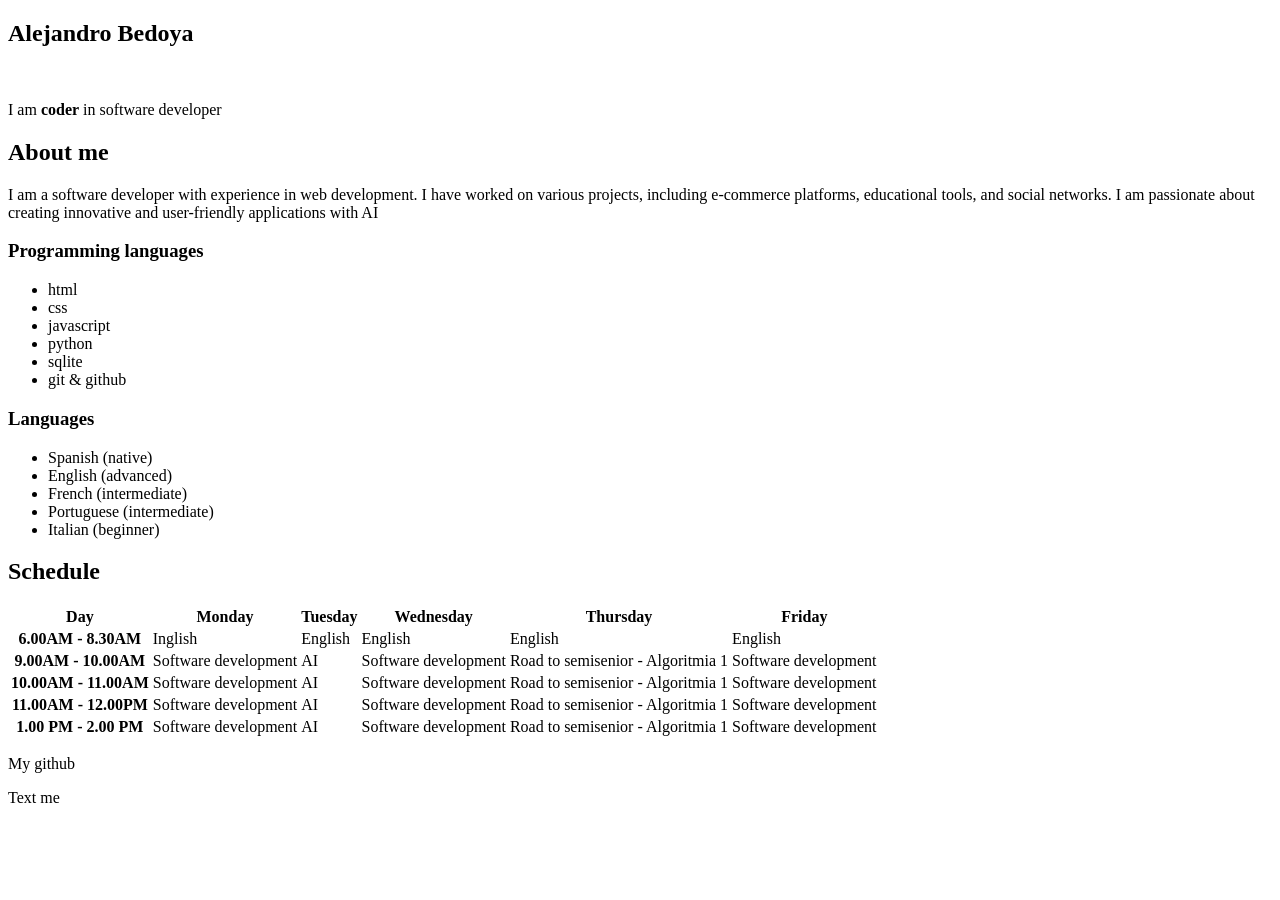
==== resources/index.html @ 9edf2fc5 "First milestone completed: html skeleton" ====
<!DOCTYPE html>
<html lang="en">
<head>
    <meta charset="UTF-8">
    <meta name="viewport" content="width=device-width, initial-scale=1.0">
    <title>Personal profile</title>
</head>
<body>
    <header>
        <nav>
            <h1>Alejandro Bedoya</h1>
            <img src="" alt="">
            <p>I am <strong>coder</strong> in software developer</p>
        </nav>
    </header>

    <main>
        <section>
            <nav>
                <h2>About me</h2>
                <p>I am a software developer with experience in web development. 
                    I have worked on various projects, including e-commerce platforms, educational tools, and social networks. 
                    I am passionate about creating innovative and user-friendly applications with AI
                </p>

                <h3>Programming languages</h3>

                <ul>
                    <li>html</li>
                    <li>css</li>
                    <li>javascript</li>
                    <li>python</li>
                    <li>sqlite</li>
                    <li>git & github</li>
                </ul>

                <h3>Languages</h3>

                <ul>
                    <li>Spanish (native)</li>
                    <li>English (advanced)</li>
                    <li>French (intermediate)</li>
                    <li>Portuguese (intermediate)</li>
                    <li>Italian (beginner)</li>
                </ul>
            </nav>
        </section>

        <section>
            <h2>Schedule</h2>
            <nav>
                <table>
                    <thead>
                        <tr>
                            <th scope="col">Day</th>
                            <th scope="col">Monday</th>
                            <th scope="col">Tuesday</th>
                            <th scope="col">Wednesday</th>
                            <th scope="col">Thursday</th>
                            <th scope="col">Friday</th>
                        </tr>
                    </thead>
                    <tbody>
                        <tr>
                            <th scope="row">6.00AM - 8.30AM</th>
                            <td>Inglish</td>
                            <td>English</td>
                            <td>English</td>
                            <td>English</td>
                            <td>English</td>
                        </tr>
                        <tr>
                            <th scope="row">9.00AM - 10.00AM</th>
                            <td>Software development</td>
                            <td>AI</td>
                            <td>Software development</td>
                            <td>Road to semisenior - Algoritmia 1</td>
                            <td>Software development</td>
                        </tr>
                        <tr>
                            <th scope="row">10.00AM - 11.00AM</th>
                            <td>Software development</td>
                            <td>AI</td>
                            <td>Software development</td>
                            <td>Road to semisenior - Algoritmia 1</td>
                            <td>Software development</td>
                        </tr>
                        <tr>
                            <th scope="row">11.00AM - 12.00PM</th>
                            <td>Software development</td>
                            <td>AI</td>
                            <td>Software development</td>
                            <td>Road to semisenior - Algoritmia 1</td>
                            <td>Software development</td>
                        </tr>
                        <tr>    
                            <th scope="row">1.00 PM - 2.00 PM</th>
                            <td>Software development</td>
                            <td>AI</td>
                            <td>Software development</td>
                            <td>Road to semisenior - Algoritmia 1</td>
                            <td>Software development</td>
                        </tr>
                    </tbody>
                </table>
            </nav>
        </section>
    </main>

    <footer>
        <nav>
            <p><a href="https://github.com/alejoia20257bedo-byte" target="_blank"></a>My github</p>
            <a href="mailto:[EMAIL_ADDRESS]"></a>Text me
        </nav>
    </footer>
</body>
</html>
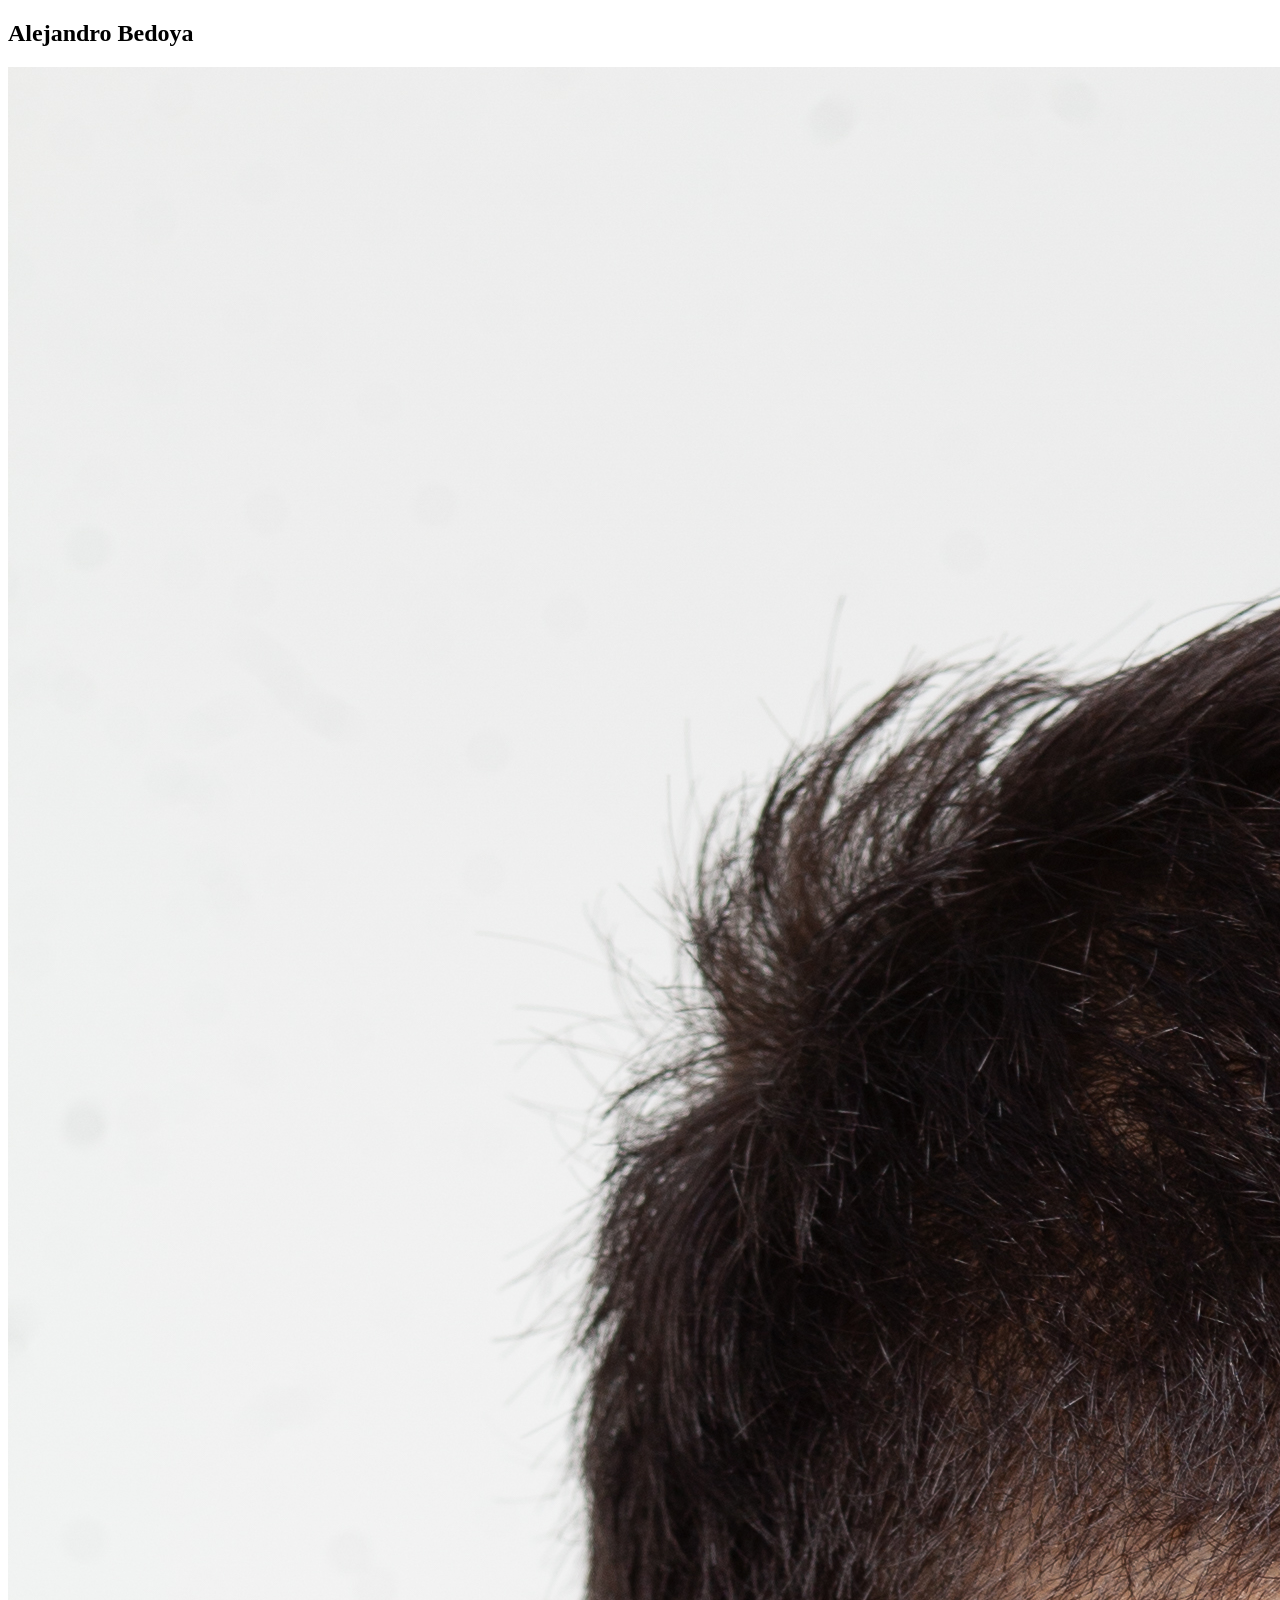
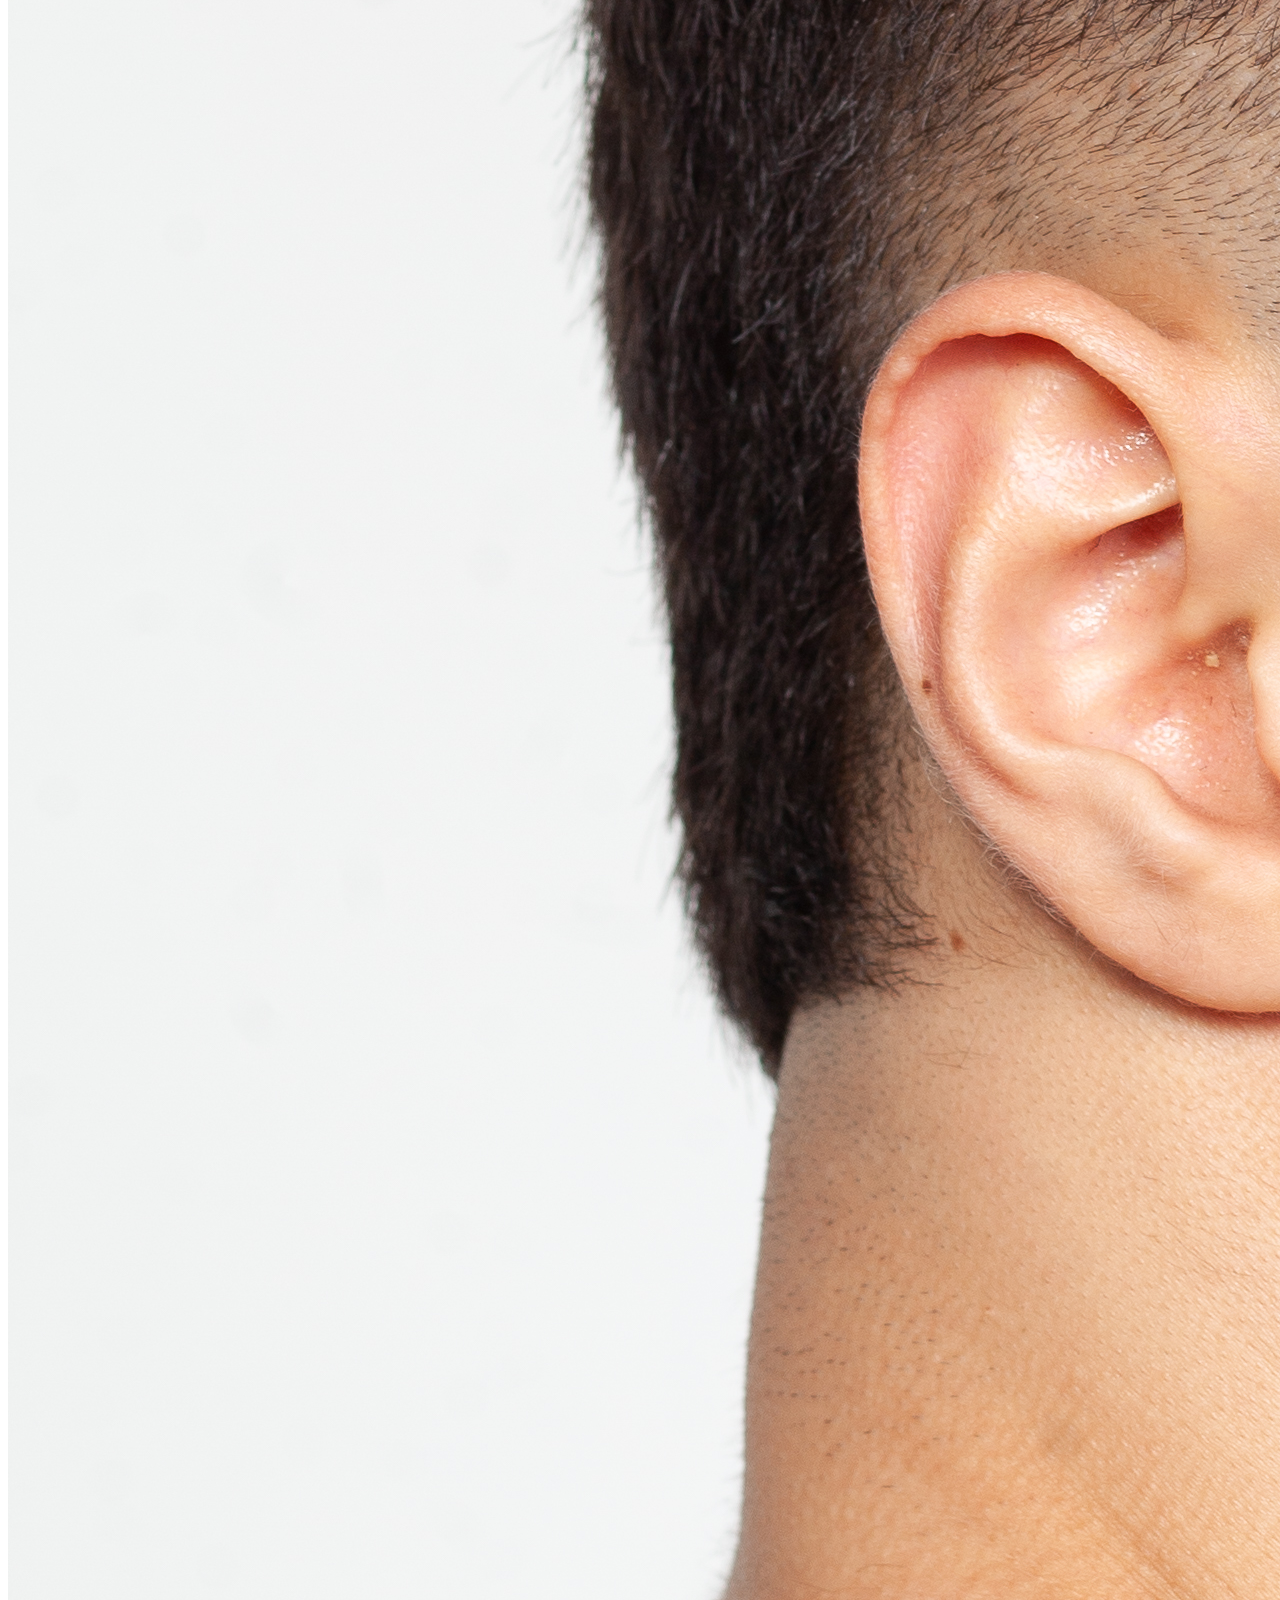
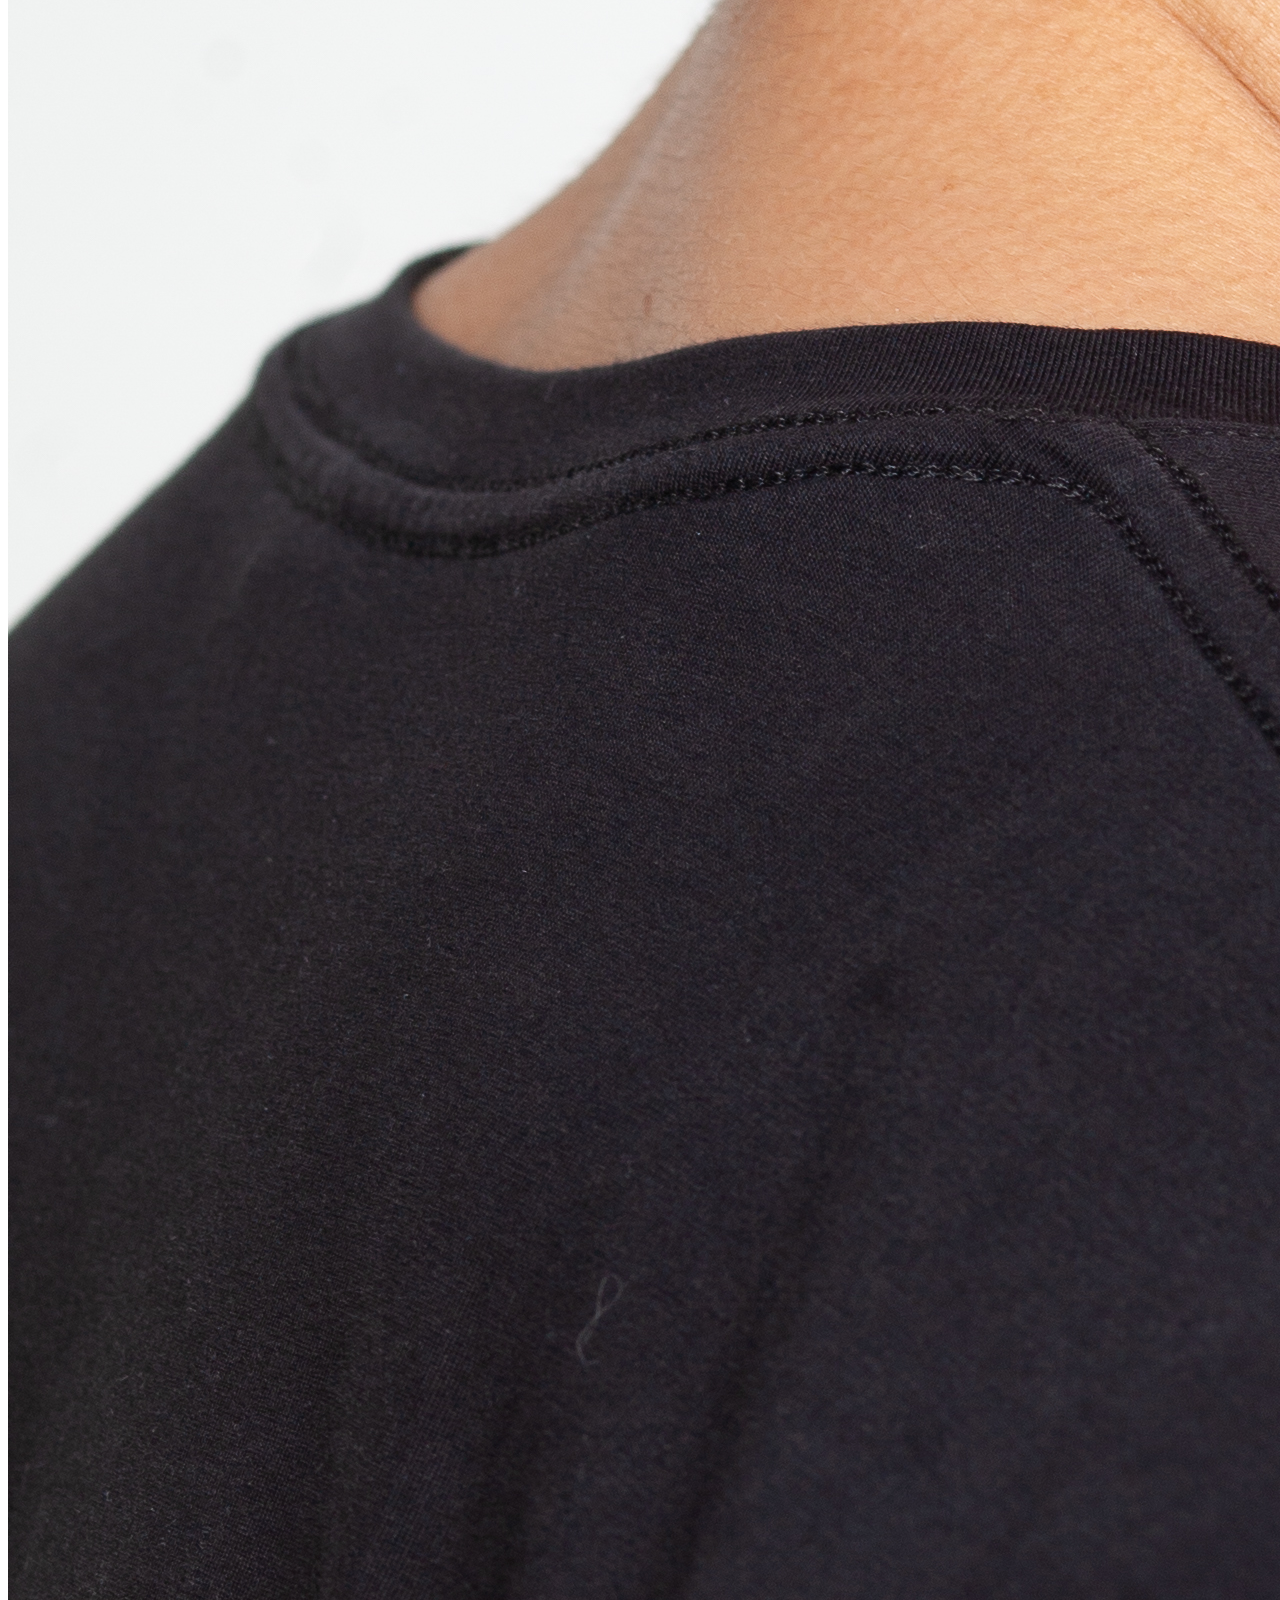
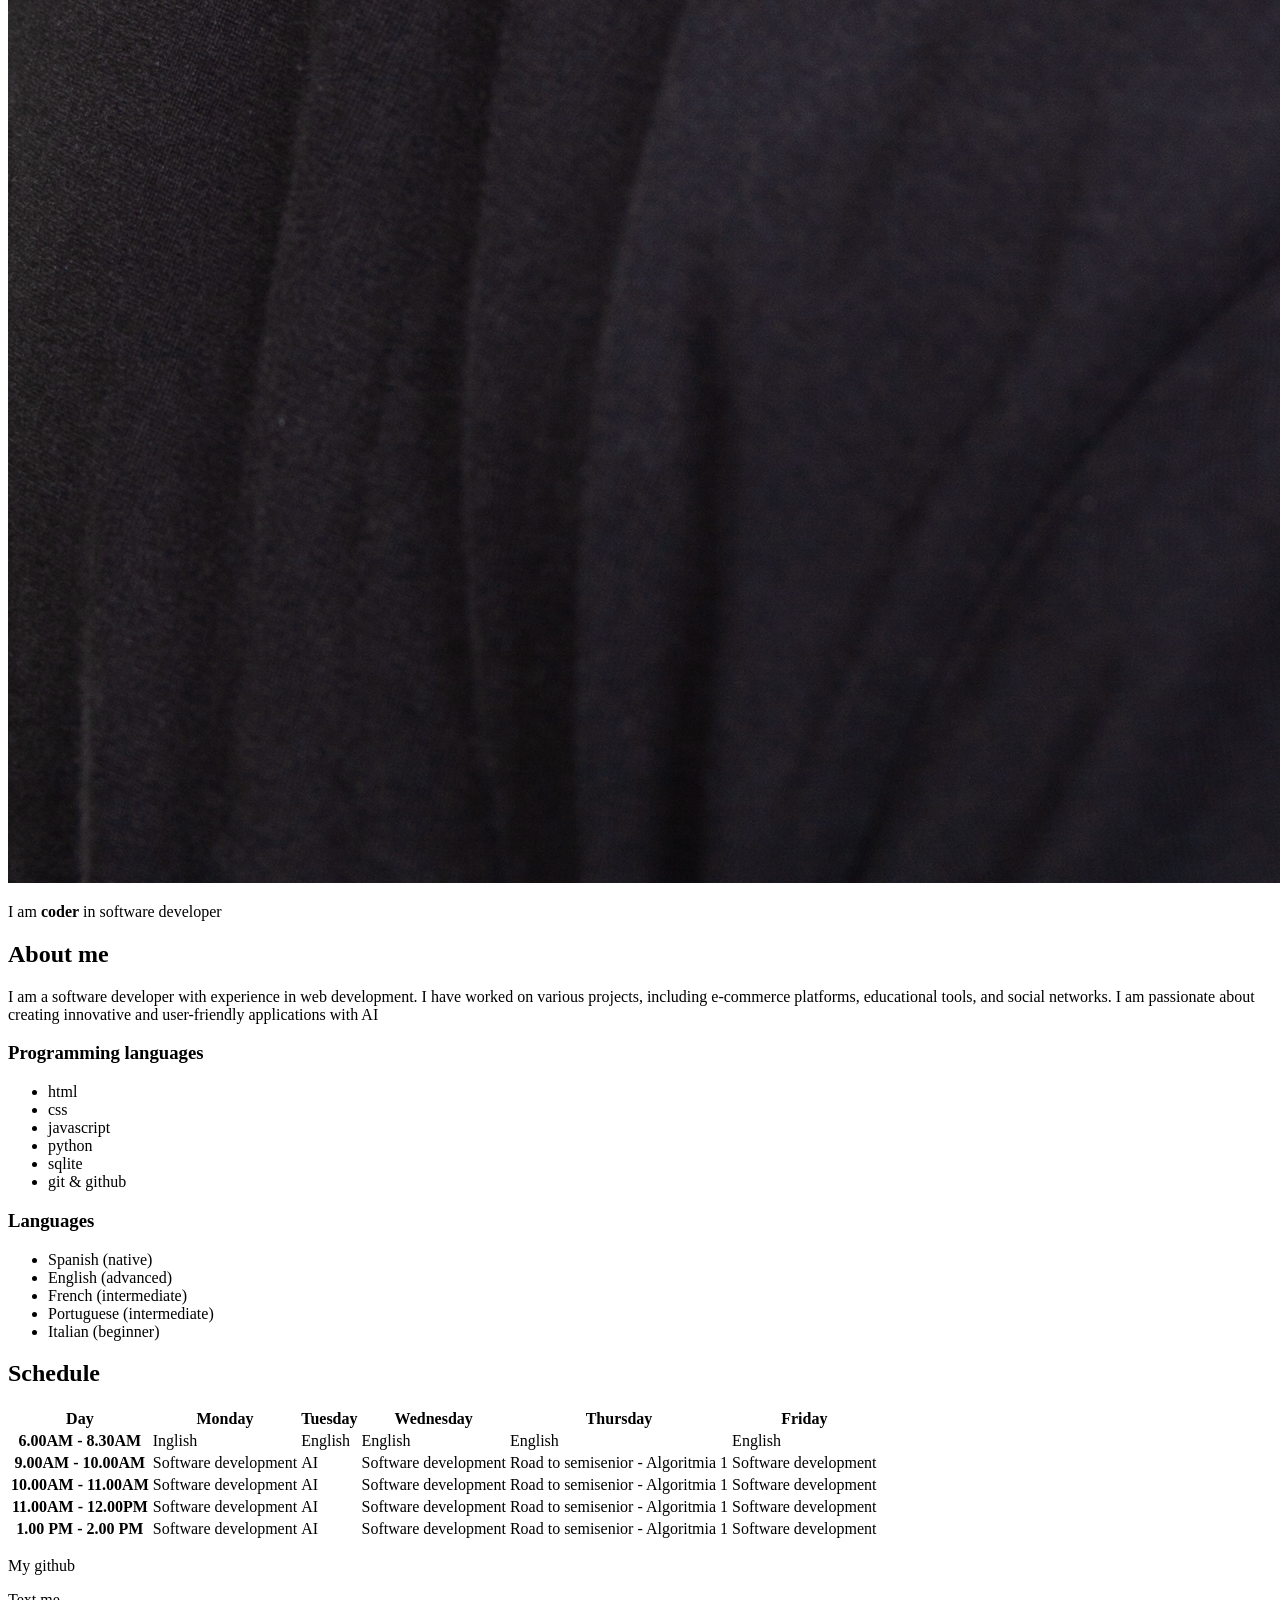
==== commit e650d522: "Optimization with Antigravity" ====
--- a/resources/index.html
+++ b/resources/index.html
@@ -9,7 +9,7 @@
     <header>
         <nav>
             <h1>Alejandro Bedoya</h1>
-            <img src="" alt="">
+            <img src="/resources/images/IMG_3726.JPG" alt="">
             <p>I am <strong>coder</strong> in software developer</p>
         </nav>
     </header>
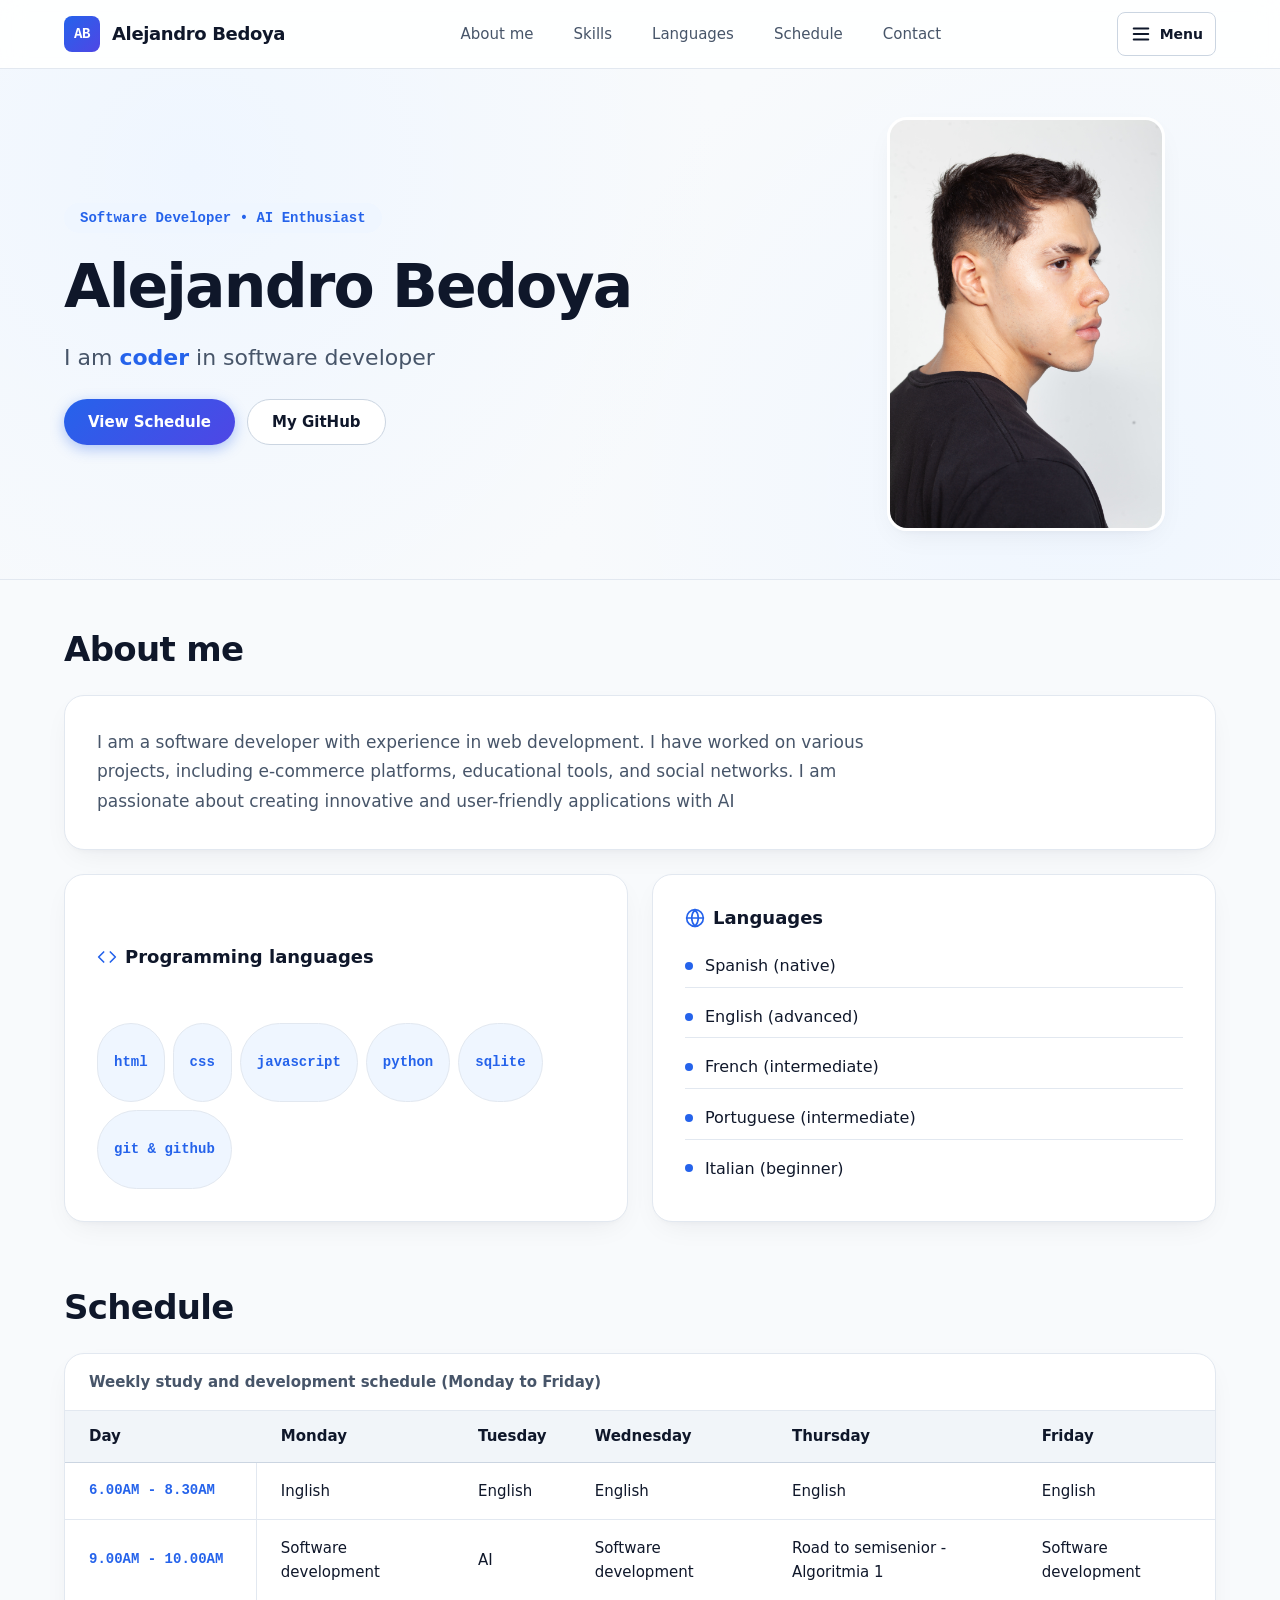
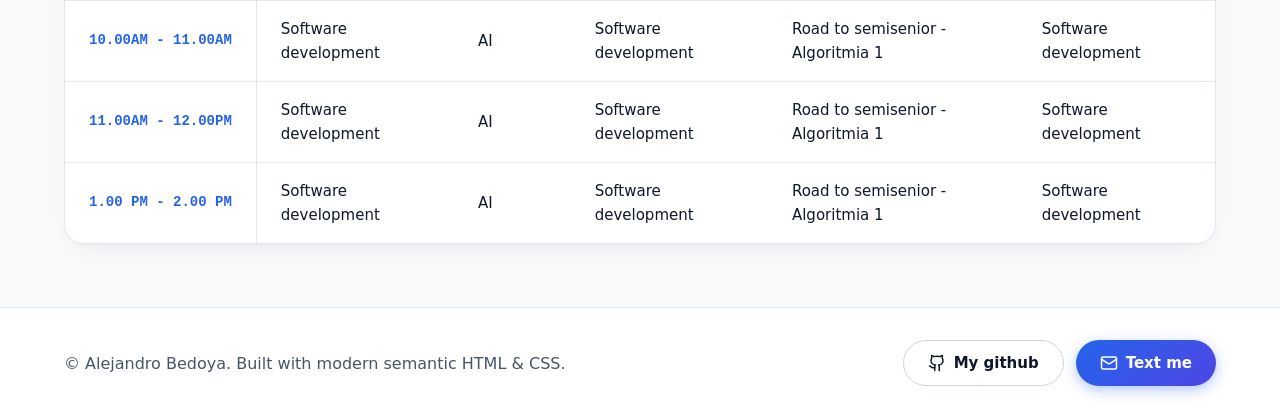
==== commit 9f1da3bc: "Final milestone" ====
--- a/resources/index.html
+++ b/resources/index.html
@@ -3,53 +3,198 @@
 <head>
     <meta charset="UTF-8">
     <meta name="viewport" content="width=device-width, initial-scale=1.0">
-    <title>Personal profile</title>
+    <meta name="color-scheme" content="light dark">
+    <meta name="description" content="Personal portfolio and weekly schedule of Alejandro Bedoya, software developer.">
+    <title>Alejandro Bedoya | Software Developer</title>
+    <link rel="stylesheet" href="./css/styles.css">
+    <script src="./js/main.js" defer></script>
 </head>
 <body>
-    <header>
-        <nav>
-            <h1>Alejandro Bedoya</h1>
-            <img src="/resources/images/IMG_3726.JPG" alt="">
-            <p>I am <strong>coder</strong> in software developer</p>
-        </nav>
-    </header>
-
-    <main>
-        <section>
-            <nav>
-                <h2>About me</h2>
-                <p>I am a software developer with experience in web development. 
-                    I have worked on various projects, including e-commerce platforms, educational tools, and social networks. 
-                    I am passionate about creating innovative and user-friendly applications with AI
-                </p>
-
-                <h3>Programming languages</h3>
-
+    <a href="#content" class="skip-link visually-hidden">Skip to main content</a>
+
+    <div class="Drawer" id="drawer" popover="manual">
+        <div class="Drawer-scroller">
+            <nav class="Drawer-sheet" tabindex="-1" aria-label="Drawer">
+                <div class="drawer-header">
+                    <span class="drawer-title">Menu</span>
+                    <button type="button" id="drawer-close" class="drawer-close" aria-label="Close menu">
+                        <svg aria-hidden="true" viewBox="0 0 24 24" fill="none" stroke-width="2" stroke-linecap="round" stroke-linejoin="round">
+                            <path d="M18 6 6 18M6 6l12 12"/>
+                        </svg>
+                    </button>
+                </div>
                 <ul>
-                    <li>html</li>
-                    <li>css</li>
-                    <li>javascript</li>
-                    <li>python</li>
-                    <li>sqlite</li>
-                    <li>git & github</li>
+                    <li>
+                        <a href="#about">
+                            <svg aria-hidden="true" viewBox="0 0 24 24" fill="none" stroke-width="2" stroke-linecap="round" stroke-linejoin="round">
+                                <circle cx="12" cy="8" r="5"/>
+                                <path d="M20 21a8 8 0 0 0-16 0"/>
+                            </svg>
+                            About me
+                        </a>
+                    </li>
+                    <li>
+                        <a href="#skills">
+                            <svg aria-hidden="true" viewBox="0 0 24 24" fill="none" stroke-width="2" stroke-linecap="round" stroke-linejoin="round">
+                                <polyline points="16 18 22 12 16 6"/>
+                                <polyline points="8 6 2 12 8 18"/>
+                            </svg>
+                            Programming languages
+                        </a>
+                    </li>
+                    <li>
+                        <a href="#languages">
+                            <svg aria-hidden="true" viewBox="0 0 24 24" fill="none" stroke-width="2" stroke-linecap="round" stroke-linejoin="round">
+                                <circle cx="12" cy="12" r="10"/>
+                                <path d="M2 12h20M12 2a15.3 15.3 0 0 1 4 10 15.3 15.3 0 0 1-4 10 15.3 15.3 0 0 1-4-10 15.3 15.3 0 0 1 4-10z"/>
+                            </svg>
+                            Languages
+                        </a>
+                    </li>
+                    <li>
+                        <a href="#schedule">
+                            <svg aria-hidden="true" viewBox="0 0 24 24" fill="none" stroke-width="2" stroke-linecap="round" stroke-linejoin="round">
+                                <rect x="3" y="4" width="18" height="18" rx="2" ry="2"/>
+                                <line x1="16" y1="2" x2="16" y2="6"/>
+                                <line x1="8" y1="2" x2="8" y2="6"/>
+                                <line x1="3" y1="10" x2="21" y2="10"/>
+                            </svg>
+                            Schedule
+                        </a>
+                    </li>
+                    <li>
+                        <a href="#contact">
+                            <svg aria-hidden="true" viewBox="0 0 24 24" fill="none" stroke-width="2" stroke-linecap="round" stroke-linejoin="round">
+                                <path d="M4 4h16c1.1 0 2 .9 2 2v12c0 1.1-.9 2-2 2H4c-1.1 0-2-.9-2-2V6c0-1.1.9-2 2-2z"/>
+                                <polyline points="22,6 12,13 2,6"/>
+                            </svg>
+                            Contact
+                        </a>
+                    </li>
                 </ul>
-
-                <h3>Languages</h3>
-
+                <div class="drawer-footer">
+                    Alejandro Bedoya &bull; Software Developer
+                </div>
+            </nav>
+        </div>
+    </div>
+
+    <div class="topbar">
+        <div class="container topbar-inner">
+            <a href="#" class="brand-link">
+                <span class="brand-badge" aria-hidden="true">AB</span>
+                <span>Alejandro Bedoya</span>
+            </a>
+
+            <nav class="desktop-nav" aria-label="Primary">
                 <ul>
-                    <li>Spanish (native)</li>
-                    <li>English (advanced)</li>
-                    <li>French (intermediate)</li>
-                    <li>Portuguese (intermediate)</li>
-                    <li>Italian (beginner)</li>
+                    <li><a href="#about">About me</a></li>
+                    <li><a href="#skills">Skills</a></li>
+                    <li><a href="#languages">Languages</a></li>
+                    <li><a href="#schedule">Schedule</a></li>
+                    <li><a href="#contact">Contact</a></li>
                 </ul>
             </nav>
+
+            <button type="button"
+                    id="drawer-open"
+                    class="burger-btn"
+                    aria-label="Menu"
+                    aria-expanded="false"
+                    aria-controls="drawer">
+                <svg aria-hidden="true" viewBox="0 0 24 24" fill="none" stroke-width="2" stroke-linecap="round" stroke-linejoin="round">
+                    <line x1="4" y1="6" x2="20" y2="6"/>
+                    <line x1="4" y1="12" x2="20" y2="12"/>
+                    <line x1="4" y1="18" x2="20" y2="18"/>
+                </svg>
+                <span>Menu</span>
+            </button>
+        </div>
+    </div>
+
+    <header class="hero">
+        <div class="container hero-grid">
+            <div class="hero-content">
+                <span class="eyebrow">Software Developer &bull; AI Enthusiast</span>
+                <h1>Alejandro Bedoya</h1>
+                <p class="hero-tagline">I am <strong>coder</strong> in software developer</p>
+                <div class="hero-actions">
+                    <a href="#schedule" class="btn primary">View Schedule</a>
+                    <a href="https://github.com/alejoia20257bedo-byte" target="_blank" rel="noopener noreferrer" class="btn secondary">My GitHub</a>
+                </div>
+            </div>
+            <div class="hero-portrait-wrap">
+                <img src="./images/IMG_3726.JPG"
+                     alt="Portrait of Alejandro Bedoya"
+                     class="hero-portrait"
+                     width="3744"
+                     height="5616"
+                     fetchpriority="high">
+            </div>
+        </div>
+    </header>
+
+    <main id="content" class="container" tabindex="-1">
+        <section id="about" class="profile-section">
+            <div class="section-header">
+                <h2>About me</h2>
+            </div>
+
+            <div class="about-grid">
+                <div class="card bio-card">
+                    <p>I am a software developer with experience in web development. 
+                        I have worked on various projects, including e-commerce platforms, educational tools, and social networks. 
+                        I am passionate about creating innovative and user-friendly applications with AI
+                    </p>
+                </div>
+
+                <div id="skills" class="card">
+                    <h3>
+                        <svg aria-hidden="true" viewBox="0 0 24 24" fill="none" stroke="currentColor" stroke-width="2" stroke-linecap="round" stroke-linejoin="round">
+                            <polyline points="16 18 22 12 16 6"/>
+                            <polyline points="8 6 2 12 8 18"/>
+                        </svg>
+                        Programming languages
+                    </h3>
+
+                    <ul class="badge-list" role="list">
+                        <li>html</li>
+                        <li>css</li>
+                        <li>javascript</li>
+                        <li>python</li>
+                        <li>sqlite</li>
+                        <li>git &amp; github</li>
+                    </ul>
+                </div>
+
+                <div id="languages" class="card">
+                    <h3>
+                        <svg aria-hidden="true" viewBox="0 0 24 24" fill="none" stroke="currentColor" stroke-width="2" stroke-linecap="round" stroke-linejoin="round">
+                            <circle cx="12" cy="12" r="10"/>
+                            <path d="M2 12h20M12 2a15.3 15.3 0 0 1 4 10 15.3 15.3 0 0 1-4 10 15.3 15.3 0 0 1-4-10 15.3 15.3 0 0 1 4-10z"/>
+                        </svg>
+                        Languages
+                    </h3>
+
+                    <ul class="language-list" role="list">
+                        <li><span>Spanish (native)</span></li>
+                        <li><span>English (advanced)</span></li>
+                        <li><span>French (intermediate)</span></li>
+                        <li><span>Portuguese (intermediate)</span></li>
+                        <li><span>Italian (beginner)</span></li>
+                    </ul>
+                </div>
+            </div>
         </section>
 
-        <section>
-            <h2>Schedule</h2>
-            <nav>
+        <section id="schedule" class="profile-section">
+            <div class="section-header">
+                <h2>Schedule</h2>
+            </div>
+
+            <div tabindex="0" role="region" aria-labelledby="schedule-caption" class="table-wrapper">
                 <table>
+                    <caption id="schedule-caption">Weekly study and development schedule (Monday to Friday)</caption>
                     <thead>
                         <tr>
                             <th scope="col">Day</th>
@@ -93,7 +238,7 @@
                             <td>Road to semisenior - Algoritmia 1</td>
                             <td>Software development</td>
                         </tr>
-                        <tr>    
+                        <tr>
                             <th scope="row">1.00 PM - 2.00 PM</th>
                             <td>Software development</td>
                             <td>AI</td>
@@ -103,15 +248,30 @@
                         </tr>
                     </tbody>
                 </table>
-            </nav>
+            </div>
         </section>
     </main>
 
-    <footer>
-        <nav>
-            <p><a href="https://github.com/alejoia20257bedo-byte" target="_blank"></a>My github</p>
-            <a href="mailto:[EMAIL_ADDRESS]"></a>Text me
-        </nav>
+    <footer id="contact" class="site-footer">
+        <div class="container footer-inner">
+            <p>&copy; Alejandro Bedoya. Built with modern semantic HTML &amp; CSS.</p>
+            <nav class="footer-links" aria-label="Social and contact">
+                <a href="https://github.com/alejoia20257bedo-byte" target="_blank" rel="noopener noreferrer" class="btn secondary">
+                    <svg aria-hidden="true" width="18" height="18" viewBox="0 0 24 24" fill="none" stroke="currentColor" stroke-width="2" stroke-linecap="round" stroke-linejoin="round">
+                        <path d="M15 22v-4a4.8 4.8 0 0 0-1-3.5c3 0 6-2 6-5.5.08-1.25-.27-2.48-1-3.5.28-1.15.28-2.35 0-3.5 0 0-1 0-3 1.5-2.64-.5-5.36-.5-8 0C6 2 5 2 5 2c-.3 1.15-.3 2.35 0 3.5A5.403 5.403 0 0 0 4 9c0 3.5 3 5.5 6 5.5-.39.49-.68 1.05-.85 1.65-.17.6-.22 1.23-.15 1.85v4"/>
+                        <path d="M9 18c-4.51 2-5-2-7-2"/>
+                    </svg>
+                    My github
+                </a>
+                <a href="mailto:[EMAIL_ADDRESS]" class="btn primary">
+                    <svg aria-hidden="true" width="18" height="18" viewBox="0 0 24 24" fill="none" stroke="currentColor" stroke-width="2" stroke-linecap="round" stroke-linejoin="round">
+                        <rect width="20" height="16" x="2" y="4" rx="2"/>
+                        <path d="m22 7-8.97 5.7a1.94 1.94 0 0 1-2.06 0L2 7"/>
+                    </svg>
+                    Text me
+                </a>
+            </nav>
+        </div>
     </footer>
 </body>
-</html>+</html>
--- a/resources/css/styles.css
+++ b/resources/css/styles.css
@@ -0,0 +1,868 @@
+@layer base, theme, layout, components, utilities;
+
+@layer theme {
+  :root {
+    /* Tier 1: Literal light & dark tokens */
+    --bg-canvas-light: #f8fafc;
+    --bg-canvas-dark: #0b0f19;
+    --bg-surface-light: #ffffff;
+    --bg-surface-dark: #111827;
+    --bg-elevated-light: #f1f5f9;
+    --bg-elevated-dark: #1e293b;
+    --bg-glass-light: rgb(255 255 255 / 0.85);
+    --bg-glass-dark: rgb(17 24 39 / 0.85);
+
+    --text-primary-light: #0f172a;
+    --text-primary-dark: #f8fafc;
+    --text-secondary-light: #475569;
+    --text-secondary-dark: #94a3b8;
+
+    --brand-primary-light: #2563eb;
+    --brand-primary-dark: #60a5fa;
+    --brand-accent-light: #4f46e5;
+    --brand-accent-dark: #818cf8;
+    --brand-soft-light: #eff6ff;
+    --brand-soft-dark: rgb(37 99 235 / 0.16);
+
+    --border-subtle-light: #e2e8f0;
+    --border-subtle-dark: #1f2937;
+    --border-strong-light: #cbd5e1;
+    --border-strong-dark: #334155;
+
+    --shadow-card-light: 0 10px 30px -10px rgb(15 23 42 / 0.08), 0 4px 6px -4px rgb(15 23 42 / 0.04);
+    --shadow-card-dark: 0 10px 30px -10px rgb(0 0 0 / 0.5), 0 4px 6px -4px rgb(0 0 0 / 0.3);
+
+    /* Tier 2: Semantic tokens (defaulting to light with media query fallback) */
+    --bg-canvas: var(--bg-canvas-light);
+    --bg-surface: var(--bg-surface-light);
+    --bg-elevated: var(--bg-elevated-light);
+    --bg-glass: var(--bg-glass-light);
+    --text-primary: var(--text-primary-light);
+    --text-secondary: var(--text-secondary-light);
+    --brand-primary: var(--brand-primary-light);
+    --brand-accent: var(--brand-accent-light);
+    --brand-soft: var(--brand-soft-light);
+    --border-subtle: var(--border-subtle-light);
+    --border-strong: var(--border-strong-light);
+    --shadow-card: var(--shadow-card-light);
+
+    @media (prefers-color-scheme: dark) {
+      --bg-canvas: var(--bg-canvas-dark);
+      --bg-surface: var(--bg-surface-dark);
+      --bg-elevated: var(--bg-elevated-dark);
+      --bg-glass: var(--bg-glass-dark);
+      --text-primary: var(--text-primary-dark);
+      --text-secondary: var(--text-secondary-dark);
+      --brand-primary: var(--brand-primary-dark);
+      --brand-accent: var(--brand-accent-dark);
+      --brand-soft: var(--brand-soft-dark);
+      --border-subtle: var(--border-subtle-dark);
+      --border-strong: var(--border-strong-dark);
+      --shadow-card: var(--shadow-card-dark);
+    }
+
+    @supports (color: light-dark(white, black)) {
+      --bg-canvas: light-dark(var(--bg-canvas-light), var(--bg-canvas-dark));
+      --bg-surface: light-dark(var(--bg-surface-light), var(--bg-surface-dark));
+      --bg-elevated: light-dark(var(--bg-elevated-light), var(--bg-elevated-dark));
+      --bg-glass: light-dark(var(--bg-glass-light), var(--bg-glass-dark));
+      --text-primary: light-dark(var(--text-primary-light), var(--text-primary-dark));
+      --text-secondary: light-dark(var(--text-secondary-light), var(--text-secondary-dark));
+      --brand-primary: light-dark(var(--brand-primary-light), var(--brand-primary-dark));
+      --brand-accent: light-dark(var(--brand-accent-light), var(--brand-accent-dark));
+      --brand-soft: light-dark(var(--brand-soft-light), var(--brand-soft-dark));
+      --border-subtle: light-dark(var(--border-subtle-light), var(--border-subtle-dark));
+      --border-strong: light-dark(var(--border-strong-light), var(--border-strong-dark));
+    }
+
+    /* Spacing, sizing & typography tokens */
+    --font-sans: system-ui, -apple-system, BlinkMacSystemFont, "Segoe UI", Roboto, Oxygen, Ubuntu, Cantarell, sans-serif;
+    --font-mono: ui-monospace, SFMono-Regular, Menlo, Monaco, Consolas, monospace;
+
+    --space-2xs: 0.25rem;
+    --space-xs: 0.5rem;
+    --space-sm: 0.75rem;
+    --space-md: 1rem;
+    --space-lg: 1.5rem;
+    --space-xl: 2rem;
+    --space-2xl: 3rem;
+    --space-3xl: 4rem;
+
+    --radius-sm: 0.5rem;
+    --radius-md: 0.875rem;
+    --radius-lg: 1.25rem;
+    --radius-pill: 9999px;
+
+    --container-max: 72rem;
+    --header-height: 4.25rem;
+
+    color-scheme: light dark;
+    accent-color: var(--brand-primary);
+  }
+}
+
+@layer base {
+  html {
+    font-family: var(--font-sans);
+    line-height: 1.6;
+    background-color: var(--bg-canvas);
+    color: var(--text-primary);
+    text-align: start;
+    scroll-padding-block-start: calc(var(--header-height) + var(--space-lg));
+  }
+
+  @media (prefers-reduced-motion: no-preference) {
+    html {
+      scroll-behavior: smooth;
+    }
+  }
+
+  body, h1, h2, h3, p, ul, figure {
+    margin: 0;
+  }
+
+  body {
+    min-block-size: 100dvh;
+    display: flex;
+    flex-direction: column;
+    overflow-x: clip;
+  }
+
+  :where(h1, h2, h3, th) {
+    line-height: 1.25;
+    text-wrap: balance;
+  }
+
+  p {
+    max-inline-size: 75ch;
+    text-wrap: pretty;
+    overflow-wrap: break-word;
+    color: var(--text-secondary);
+  }
+
+  img {
+    display: block;
+    max-inline-size: 100%;
+    block-size: auto;
+  }
+
+  :where(a:any-link, button, [tabindex="0"]):focus-visible {
+    outline: 3px solid var(--brand-primary);
+    outline-offset: 3px;
+  }
+
+  [inert], [inert] :where(a, button) {
+    opacity: 0.5;
+    cursor: default;
+    user-select: none;
+  }
+}
+
+@layer layout {
+  .container {
+    inline-size: min(100% - 2 * var(--space-lg), var(--container-max));
+    margin-inline: auto;
+  }
+
+  main {
+    flex: 1;
+    padding-block: var(--space-2xl) var(--space-3xl);
+    display: grid;
+    gap: var(--space-3xl);
+  }
+}
+
+@layer components {
+  /* Sticky Top Navbar */
+  .topbar {
+    position: sticky;
+    inset-block-start: 0;
+    z-index: 20;
+    block-size: var(--header-height);
+    background-color: var(--bg-glass);
+    backdrop-filter: blur(12px);
+    border-block-end: 1px solid var(--border-subtle);
+    display: flex;
+    align-items: center;
+
+    & .topbar-inner {
+      display: flex;
+      align-items: center;
+      justify-content: space-between;
+      gap: var(--space-md);
+    }
+
+    & .brand-link {
+      display: inline-flex;
+      align-items: center;
+      gap: var(--space-sm);
+      font-weight: 700;
+      font-size: 1.125rem;
+      color: var(--text-primary);
+      text-decoration: none;
+      letter-spacing: -0.02em;
+
+      & .brand-badge {
+        display: inline-grid;
+        place-items: center;
+        inline-size: 2.25rem;
+        block-size: 2.25rem;
+        border-radius: var(--radius-sm);
+        background: linear-gradient(135deg, var(--brand-primary), var(--brand-accent));
+        color: #ffffff;
+        font-family: var(--font-mono);
+        font-size: 0.875rem;
+        font-weight: 700;
+      }
+    }
+
+    & .desktop-nav {
+      display: none;
+
+      @media (width >= 48rem) {
+        display: block;
+      }
+
+      & ul {
+        display: flex;
+        align-items: center;
+        gap: var(--space-xs);
+        list-style: none;
+        padding: 0;
+      }
+
+      & a {
+        display: inline-flex;
+        align-items: center;
+        min-block-size: 2.5rem;
+        padding-inline: var(--space-md);
+        border-radius: var(--radius-pill);
+        color: var(--text-secondary);
+        text-decoration: none;
+        font-weight: 500;
+        font-size: 0.9375rem;
+        transition: color 0.2s ease, background-color 0.2s ease;
+
+        &:hover {
+          color: var(--brand-primary);
+          background-color: var(--brand-soft);
+        }
+      }
+    }
+  }
+
+  /* Burger Menu Trigger Button */
+  .burger-btn {
+    display: inline-flex;
+    align-items: center;
+    justify-content: center;
+    gap: var(--space-xs);
+    min-inline-size: 2.75rem;
+    min-block-size: 2.75rem;
+    padding-inline: var(--space-sm);
+    border-radius: var(--radius-sm);
+    border: 1px solid var(--border-strong);
+    background-color: var(--bg-surface);
+    color: var(--text-primary);
+    font: inherit;
+    font-size: 0.875rem;
+    font-weight: 600;
+    cursor: pointer;
+    transition: background-color 0.2s ease, border-color 0.2s ease, transform 0.15s ease;
+
+    &:hover:not(:disabled) {
+      background-color: var(--brand-soft);
+      border-color: var(--brand-primary);
+      color: var(--brand-primary);
+    }
+
+    &:active:not(:disabled) {
+      transform: scale(0.97);
+    }
+
+    & svg {
+      inline-size: 1.375rem;
+      block-size: 1.375rem;
+      stroke: currentColor;
+    }
+  }
+
+  /* Navigation Drawer (Modern Popover + Scroll-Snap Sheet) */
+  .Drawer {
+    --drawer-width: min(22rem, 82dvw);
+    --drawer-backdrop: 0;
+
+    width: auto;
+    height: auto;
+    background: transparent;
+    border: 0;
+    padding: 0;
+    margin: 0;
+    overflow: visible;
+    inset: 0;
+  }
+
+  .Drawer::backdrop {
+    background: #020617;
+    opacity: calc(var(--drawer-backdrop) * 0.6);
+    backdrop-filter: blur(calc(var(--drawer-backdrop) * 4px));
+  }
+
+  .Drawer-scroller {
+    position: relative;
+    display: grid;
+    grid-template-columns: var(--drawer-width) 100%;
+    overflow-x: scroll;
+    overscroll-behavior: none;
+    scrollbar-width: none;
+    scroll-snap-type: x mandatory;
+  }
+
+  @media (prefers-reduced-motion: no-preference) {
+    .Drawer-scroller {
+      scroll-behavior: smooth;
+    }
+  }
+
+  .Drawer-scroller::after {
+    content: "";
+    scroll-snap-align: end;
+    scroll-initial-target: nearest;
+  }
+
+  .Drawer-sheet {
+    display: grid;
+    grid-template-rows: auto 1fr auto;
+    height: 100svh;
+    box-sizing: border-box;
+    padding: var(--space-lg);
+    background-color: var(--bg-surface);
+    color: var(--text-primary);
+    border-inline-end: 1px solid var(--border-subtle);
+    box-shadow: var(--shadow-card);
+    overflow-y: auto;
+    scroll-snap-align: start;
+    scrollbar-width: none;
+
+    & .drawer-header {
+      display: flex;
+      align-items: center;
+      justify-content: space-between;
+      padding-block-end: var(--space-md);
+      border-block-end: 1px solid var(--border-subtle);
+
+      & .drawer-title {
+        font-weight: 700;
+        font-size: 1.125rem;
+        color: var(--text-primary);
+      }
+
+      & .drawer-close {
+        display: inline-grid;
+        place-items: center;
+        min-inline-size: 2.5rem;
+        min-block-size: 2.5rem;
+        border-radius: var(--radius-sm);
+        border: 1px solid var(--border-subtle);
+        background-color: var(--bg-elevated);
+        color: var(--text-primary);
+        cursor: pointer;
+
+        &:hover {
+          border-color: var(--brand-primary);
+          color: var(--brand-primary);
+        }
+
+        & svg {
+          inline-size: 1.25rem;
+          block-size: 1.25rem;
+          stroke: currentColor;
+        }
+      }
+    }
+
+    & ul {
+      list-style: none;
+      padding: var(--space-lg) 0;
+      display: grid;
+      align-content: start;
+      gap: var(--space-xs);
+
+      & a {
+        display: flex;
+        align-items: center;
+        gap: var(--space-sm);
+        min-block-size: 2.75rem;
+        padding-inline: var(--space-md);
+        border-radius: var(--radius-sm);
+        color: var(--text-primary);
+        text-decoration: none;
+        font-weight: 500;
+        transition: background-color 0.2s ease, color 0.2s ease;
+
+        &:hover {
+          background-color: var(--brand-soft);
+          color: var(--brand-primary);
+        }
+
+        & svg {
+          inline-size: 1.25rem;
+          block-size: 1.25rem;
+          stroke: currentColor;
+          color: var(--brand-primary);
+        }
+      }
+    }
+
+    & .drawer-footer {
+      padding-block-start: var(--space-md);
+      border-block-start: 1px solid var(--border-subtle);
+      font-size: 0.875rem;
+      color: var(--text-secondary);
+    }
+  }
+
+  @supports (animation-timeline: scroll()) {
+    .Drawer {
+      timeline-scope: --drawer-fade;
+      animation: fade-drawer-backdrop linear both;
+      animation-timeline: --drawer-fade;
+    }
+
+    .Drawer-scroller {
+      scroll-timeline: --drawer-fade x;
+    }
+
+    @property --drawer-backdrop {
+      syntax: "<number>";
+      inherits: true;
+      initial-value: 0;
+    }
+
+    @keyframes fade-drawer-backdrop {
+      0% {
+        --drawer-backdrop: 1;
+      }
+      100% {
+        --drawer-backdrop: 0;
+      }
+    }
+  }
+
+  /* Hero Header Banner */
+  .hero {
+    padding-block: var(--space-2xl);
+    background:
+      radial-gradient(circle at 15% 20%, var(--brand-soft), transparent 45%),
+      radial-gradient(circle at 85% 80%, var(--brand-soft), transparent 45%);
+    border-block-end: 1px solid var(--border-subtle);
+
+    & .hero-grid {
+      display: grid;
+      gap: var(--space-xl);
+      align-items: center;
+
+      @media (width >= 48rem) {
+        grid-template-columns: 1.3fr 0.7fr;
+        gap: var(--space-2xl);
+      }
+    }
+
+    & .hero-content {
+      display: grid;
+      gap: var(--space-md);
+
+      & .eyebrow {
+        display: inline-flex;
+        align-items: center;
+        gap: var(--space-xs);
+        justify-self: start;
+        padding: var(--space-2xs) var(--space-md);
+        border-radius: var(--radius-pill);
+        background-color: var(--brand-soft);
+        color: var(--brand-primary);
+        font-family: var(--font-mono);
+        font-size: 0.875rem;
+        font-weight: 600;
+      }
+
+      & h1 {
+        font-size: clamp(2.25rem, 1.5rem + 3.5vw, 3.75rem);
+        font-weight: 800;
+        letter-spacing: -0.03em;
+      }
+
+      & .hero-tagline {
+        font-size: clamp(1.125rem, 1rem + 0.6vw, 1.375rem);
+        color: var(--text-secondary);
+
+        & strong {
+          color: var(--brand-primary);
+          font-weight: 700;
+        }
+      }
+
+      & .hero-actions {
+        display: flex;
+        flex-wrap: wrap;
+        gap: var(--space-sm);
+        padding-block-start: var(--space-xs);
+      }
+    }
+
+    & .hero-portrait-wrap {
+      justify-self: center;
+      position: relative;
+      inline-size: min(17rem, 70dvw);
+
+      & .hero-portrait {
+        inline-size: 100%;
+        aspect-ratio: 2 / 3;
+        object-fit: cover;
+        object-position: center top;
+        border-radius: var(--radius-lg);
+        corner-shape: squircle;
+        border: 3px solid var(--bg-surface);
+        box-shadow: var(--shadow-card);
+      }
+    }
+  }
+
+  /* Buttons */
+  .btn {
+    display: inline-flex;
+    align-items: center;
+    justify-content: center;
+    gap: var(--space-xs);
+    min-block-size: 2.75rem;
+    padding-inline: var(--space-lg);
+    border-radius: var(--radius-pill);
+    font-weight: 600;
+    font-size: 0.9375rem;
+    text-decoration: none;
+    transition: transform 0.15s ease, background-color 0.2s ease, border-color 0.2s ease;
+
+    &:hover {
+      transform: translateY(-1px);
+    }
+
+    &.primary {
+      background: linear-gradient(135deg, var(--brand-primary), var(--brand-accent));
+      color: #ffffff;
+      box-shadow: 0 4px 14px rgb(37 99 235 / 0.35);
+    }
+
+    &.secondary {
+      background-color: var(--bg-surface);
+      color: var(--text-primary);
+      border: 1px solid var(--border-strong);
+
+      &:hover {
+        border-color: var(--brand-primary);
+        color: var(--brand-primary);
+      }
+    }
+  }
+
+  /* Section & Card Layout */
+  .profile-section {
+    display: grid;
+    gap: var(--space-lg);
+
+    & .section-header {
+      display: grid;
+      gap: var(--space-2xs);
+
+      & h2 {
+        font-size: clamp(1.5rem, 1.2rem + 1.2vw, 2.125rem);
+        font-weight: 800;
+        letter-spacing: -0.02em;
+      }
+    }
+  }
+
+  .card {
+    background-color: var(--bg-surface);
+    border: 1px solid var(--border-subtle);
+    border-radius: var(--radius-lg);
+    corner-shape: squircle;
+    padding: clamp(1.25rem, 1rem + 1.5vw, 2rem);
+    box-shadow: var(--shadow-card);
+    display: grid;
+    gap: var(--space-md);
+
+    & h3 {
+      font-size: 1.125rem;
+      font-weight: 700;
+      display: flex;
+      align-items: center;
+      gap: var(--space-xs);
+      color: var(--text-primary);
+
+      & svg {
+        inline-size: 1.25rem;
+        block-size: 1.25rem;
+        color: var(--brand-primary);
+      }
+    }
+  }
+
+  .about-grid {
+    display: grid;
+    gap: var(--space-lg);
+
+    @media (width >= 48rem) {
+      grid-template-columns: repeat(2, 1fr);
+
+      & .bio-card {
+        grid-column: 1 / -1;
+      }
+    }
+  }
+
+  .bio-card p {
+    font-size: 1.0625rem;
+    line-height: 1.75;
+  }
+
+  /* Skill & Spoken Language Lists */
+  .badge-list {
+    list-style: none;
+    padding: 0;
+    display: flex;
+    flex-wrap: wrap;
+    gap: var(--space-xs);
+
+    & li {
+      display: inline-flex;
+      align-items: center;
+      padding: var(--space-xs) var(--space-md);
+      border-radius: var(--radius-pill);
+      background-color: var(--brand-soft);
+      color: var(--brand-primary);
+      border: 1px solid var(--border-subtle);
+      font-family: var(--font-mono);
+      font-size: 0.875rem;
+      font-weight: 600;
+    }
+  }
+
+  .language-list {
+    list-style: none;
+    padding: 0;
+    display: grid;
+    gap: var(--space-xs);
+
+    & li {
+      display: flex;
+      align-items: center;
+      justify-content: space-between;
+      padding-block: var(--space-xs);
+      font-weight: 500;
+      color: var(--text-primary);
+
+      &:not(:last-child) {
+        border-block-end: 1px solid var(--border-subtle);
+      }
+
+      &::before {
+        content: "";
+        display: inline-block;
+        inline-size: 0.5rem;
+        block-size: 0.5rem;
+        border-radius: var(--radius-pill);
+        background-color: var(--brand-primary);
+        margin-inline-end: var(--space-sm);
+      }
+
+      & span {
+        margin-inline-end: auto;
+      }
+    }
+  }
+
+  /* Responsive Schedule Table */
+  .table-wrapper {
+    overflow: auto;
+    max-inline-size: 100%;
+    container-type: inline-size;
+    background-color: var(--bg-surface);
+    border: 1px solid var(--border-subtle);
+    border-radius: var(--radius-lg);
+    box-shadow: var(--shadow-card);
+  }
+
+  table {
+    inline-size: 100%;
+    border-collapse: separate;
+    border-spacing: 0;
+    font-size: 0.9375rem;
+
+    --label-2: "Monday";
+    --label-3: "Tuesday";
+    --label-4: "Wednesday";
+    --label-5: "Thursday";
+    --label-6: "Friday";
+  }
+
+  caption {
+    text-align: start;
+    padding: var(--space-md) var(--space-lg);
+    font-weight: 600;
+    color: var(--text-secondary);
+    border-block-end: 1px solid var(--border-subtle);
+  }
+
+  thead {
+    position: sticky;
+    inset-block-start: 0;
+    z-index: 2;
+
+    & th {
+      background-color: var(--bg-elevated);
+      color: var(--text-primary);
+      font-weight: 700;
+      text-align: start;
+      padding: var(--space-md) var(--space-lg);
+      border-block-end: 1px solid var(--border-strong);
+      white-space: nowrap;
+    }
+  }
+
+  tbody {
+    & tr:not(:last-child) :where(th, td) {
+      border-block-end: 1px solid var(--border-subtle);
+    }
+
+    & tr:hover :where(th, td) {
+      background-color: var(--brand-soft);
+    }
+
+    & th {
+      position: sticky;
+      inset-inline-start: 0;
+      z-index: 1;
+      background-color: var(--bg-surface);
+      color: var(--brand-primary);
+      font-family: var(--font-mono);
+      font-size: 0.875rem;
+      font-weight: 600;
+      text-align: start;
+      padding: var(--space-md) var(--space-lg);
+      white-space: nowrap;
+      border-inline-end: 1px solid var(--border-subtle);
+    }
+
+    & td {
+      padding: var(--space-md) var(--space-lg);
+      color: var(--text-primary);
+    }
+  }
+
+  @container (width < 640px) {
+    table, thead, tbody, tr, th, td {
+      display: block;
+    }
+
+    thead {
+      display: none;
+    }
+
+    tbody tr {
+      margin: var(--space-md);
+      border: 1px solid var(--border-subtle);
+      border-radius: var(--radius-md);
+      overflow: clip;
+    }
+
+    tbody th {
+      position: sticky;
+      inset-block-start: 0;
+      z-index: 2;
+      background-color: var(--bg-elevated);
+      border-inline-end: 0;
+      border-block-end: 1px solid var(--border-strong);
+    }
+
+    tbody td {
+      display: flex;
+      justify-content: space-between;
+      align-items: center;
+      gap: var(--space-md);
+      padding: var(--space-sm) var(--space-md);
+    }
+
+    tbody td::before {
+      font-weight: 600;
+      color: var(--text-secondary);
+    }
+
+    tbody td:nth-child(2)::before {
+      content: var(--label-2) ": ";
+    }
+
+    tbody td:nth-child(3)::before {
+      content: var(--label-3) ": ";
+    }
+
+    tbody td:nth-child(4)::before {
+      content: var(--label-4) ": ";
+    }
+
+    tbody td:nth-child(5)::before {
+      content: var(--label-5) ": ";
+    }
+
+    tbody td:nth-child(6)::before {
+      content: var(--label-6) ": ";
+    }
+  }
+
+  /* Footer */
+  .site-footer {
+    background-color: var(--bg-surface);
+    border-block-start: 1px solid var(--border-subtle);
+    padding-block: var(--space-xl);
+
+    & .footer-inner {
+      display: flex;
+      flex-wrap: wrap;
+      align-items: center;
+      justify-content: space-between;
+      gap: var(--space-md);
+    }
+
+    & .footer-links {
+      display: flex;
+      flex-wrap: wrap;
+      gap: var(--space-sm);
+    }
+  }
+}
+
+@layer utilities {
+  .visually-hidden:where(:not(:focus-within, :active)) {
+    position: absolute !important;
+    clip-path: inset(50%) !important;
+    overflow: hidden !important;
+    width: 1px !important;
+    height: 1px !important;
+    margin: -1px !important;
+    padding: 0 !important;
+    border: 0 !important;
+    white-space: nowrap !important;
+  }
+
+  .skip-link:is(:focus-within, :active) {
+    position: fixed;
+    inset-block-start: var(--space-sm);
+    inset-inline-start: var(--space-sm);
+    z-index: 100;
+    padding: var(--space-xs) var(--space-md);
+    background-color: var(--brand-primary);
+    color: #ffffff;
+    border-radius: var(--radius-sm);
+    font-weight: 600;
+    text-decoration: none;
+  }
+}
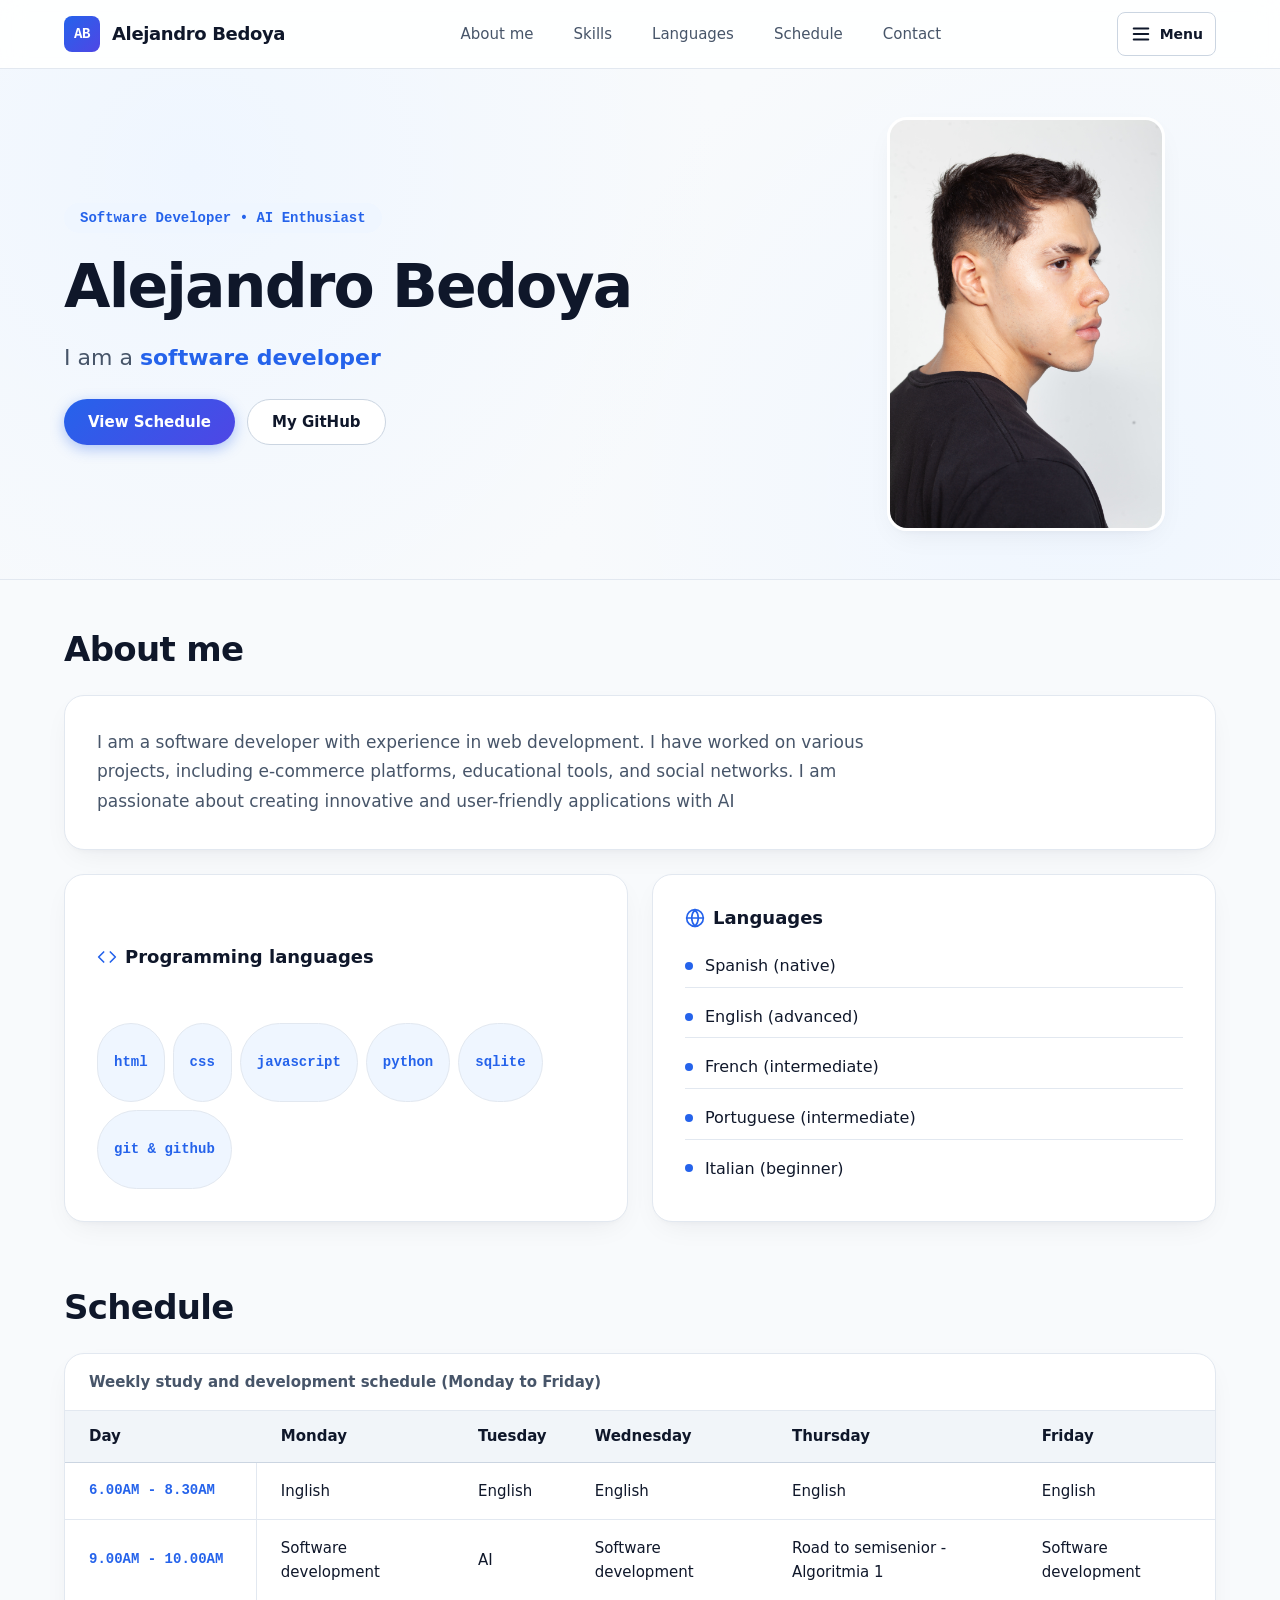
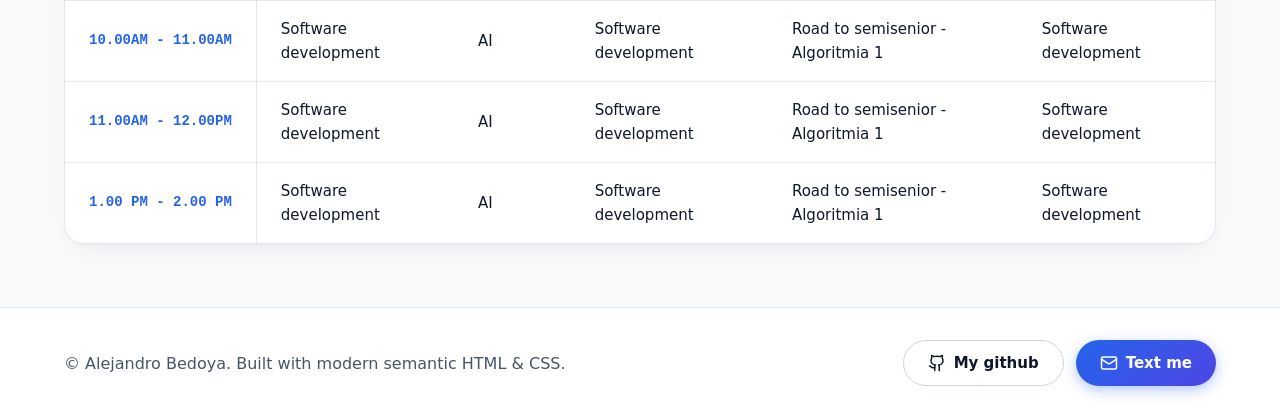
==== commit 15967a35: "Update index.html" ====
--- a/resources/index.html
+++ b/resources/index.html
@@ -117,7 +117,7 @@
             <div class="hero-content">
                 <span class="eyebrow">Software Developer &bull; AI Enthusiast</span>
                 <h1>Alejandro Bedoya</h1>
-                <p class="hero-tagline">I am <strong>coder</strong> in software developer</p>
+                <p class="hero-tagline">I am a <strong>software developer</strong></p>
                 <div class="hero-actions">
                     <a href="#schedule" class="btn primary">View Schedule</a>
                     <a href="https://github.com/alejoia20257bedo-byte" target="_blank" rel="noopener noreferrer" class="btn secondary">My GitHub</a>
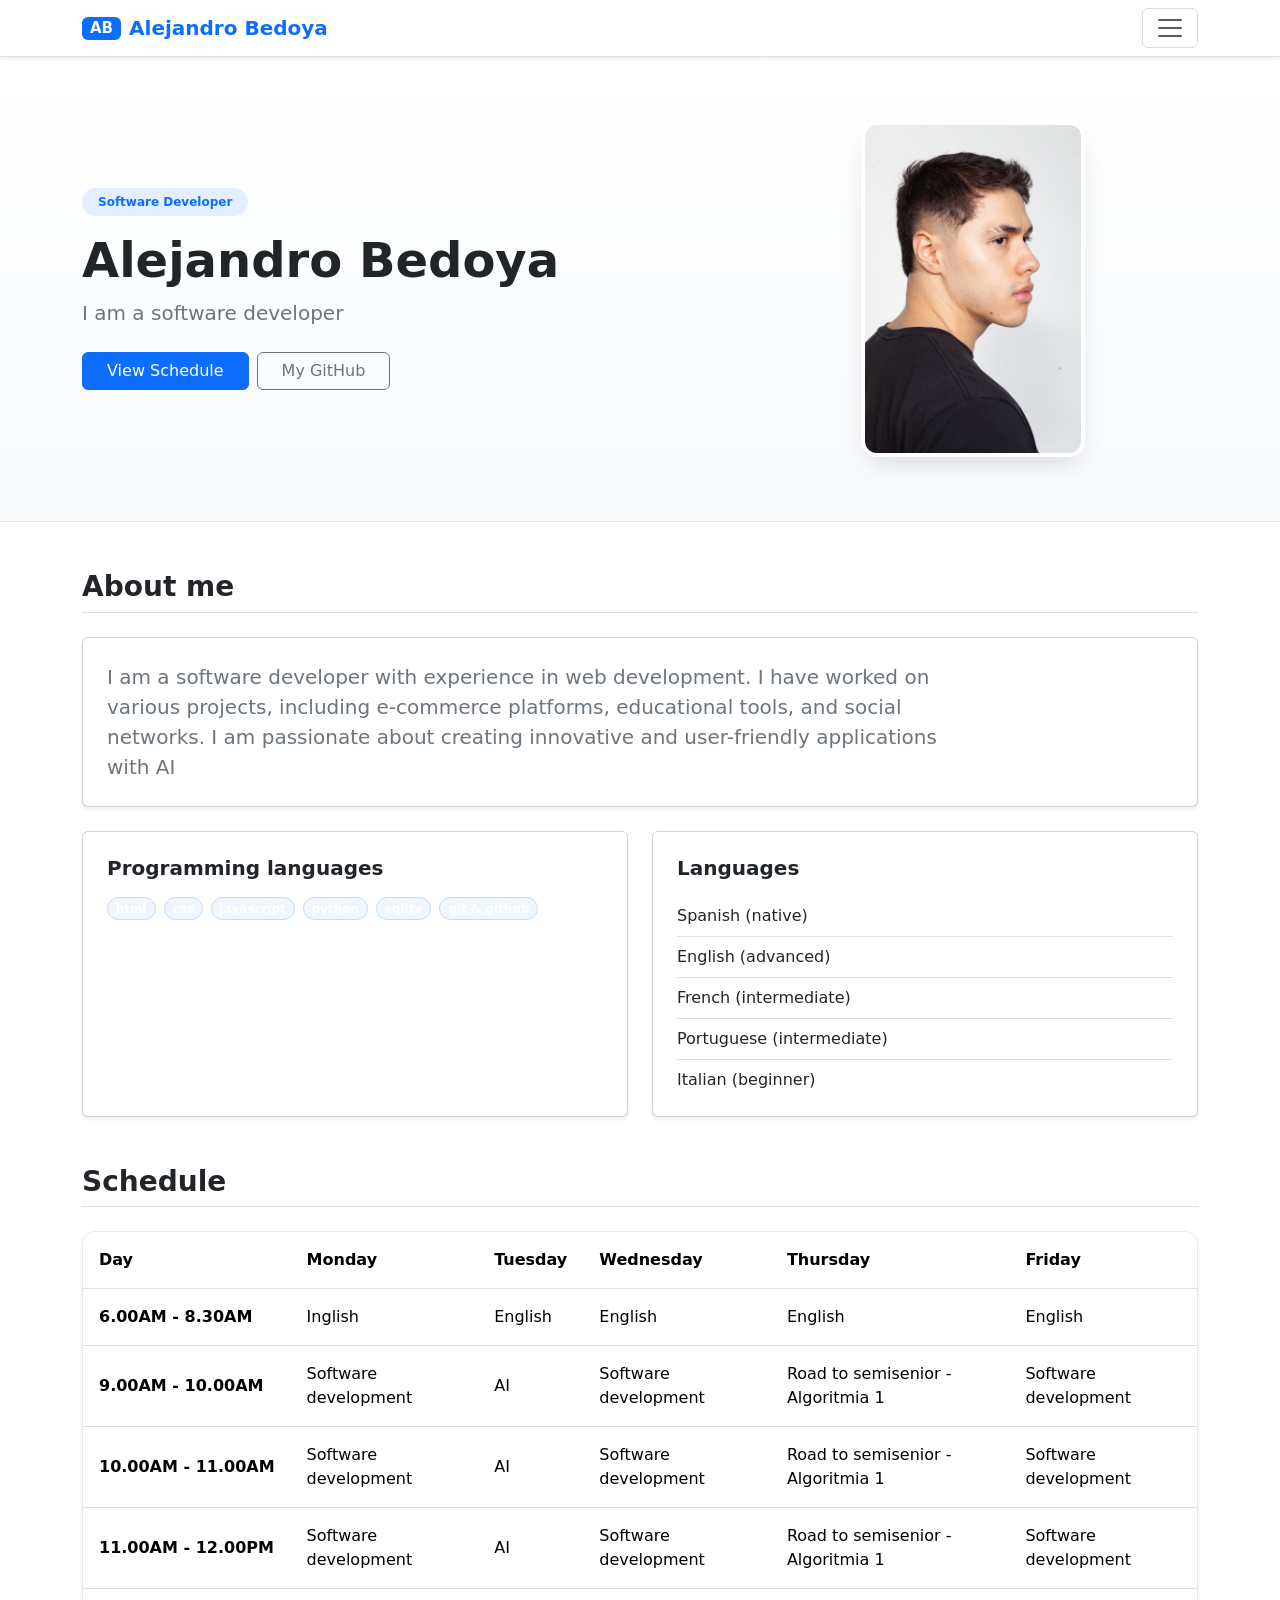
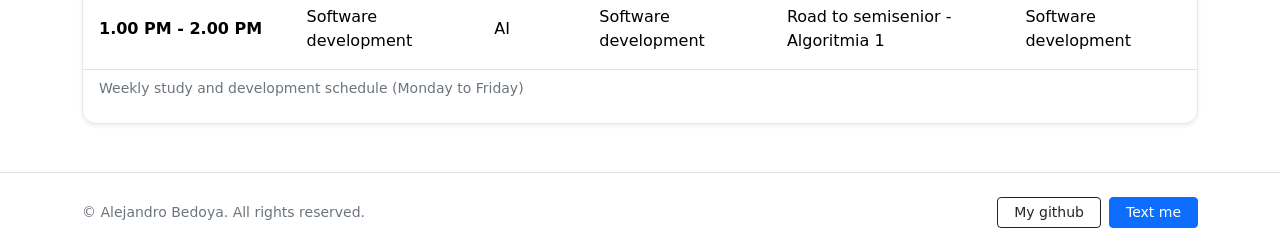
==== commit df538dcb: "Updating files with bootstrap" ====
--- a/resources/index.html
+++ b/resources/index.html
@@ -3,248 +3,199 @@
 <head>
     <meta charset="UTF-8">
     <meta name="viewport" content="width=device-width, initial-scale=1.0">
-    <meta name="color-scheme" content="light dark">
-    <meta name="description" content="Personal portfolio and weekly schedule of Alejandro Bedoya, software developer.">
-    <title>Alejandro Bedoya | Software Developer</title>
+    <meta name="description" content="Personal profile and weekly schedule of Alejandro Bedoya, software developer.">
+    <title>Alejandro Bedoya | Personal Profile</title>
+    <!-- Bootstrap 5.3 CSS -->
+    <link href="https://cdn.jsdelivr.net/npm/bootstrap@5.3.3/dist/css/bootstrap.min.css" rel="stylesheet" integrity="sha384-QWTKZyjpPEjISv5WaRU9OFeRpok6YctnYmDr5pNlyT2bRjXh0JMhjY6hW+ALEwIH" crossorigin="anonymous">
+    <!-- Custom CSS -->
     <link rel="stylesheet" href="./css/styles.css">
+    <!-- Bootstrap 5.3 JS Bundle -->
+    <script src="https://cdn.jsdelivr.net/npm/bootstrap@5.3.3/dist/js/bootstrap.bundle.min.js" integrity="sha384-YvpcrYf0tY3lHB60NNkmXc5s9fDVZLESaAA55NDzOxhy9GkcIdslK1eN7N6jIeHz" crossorigin="anonymous" defer></script>
     <script src="./js/main.js" defer></script>
 </head>
-<body>
-    <a href="#content" class="skip-link visually-hidden">Skip to main content</a>
-
-    <div class="Drawer" id="drawer" popover="manual">
-        <div class="Drawer-scroller">
-            <nav class="Drawer-sheet" tabindex="-1" aria-label="Drawer">
-                <div class="drawer-header">
-                    <span class="drawer-title">Menu</span>
-                    <button type="button" id="drawer-close" class="drawer-close" aria-label="Close menu">
-                        <svg aria-hidden="true" viewBox="0 0 24 24" fill="none" stroke-width="2" stroke-linecap="round" stroke-linejoin="round">
-                            <path d="M18 6 6 18M6 6l12 12"/>
-                        </svg>
-                    </button>
-                </div>
-                <ul>
-                    <li>
-                        <a href="#about">
-                            <svg aria-hidden="true" viewBox="0 0 24 24" fill="none" stroke-width="2" stroke-linecap="round" stroke-linejoin="round">
-                                <circle cx="12" cy="8" r="5"/>
-                                <path d="M20 21a8 8 0 0 0-16 0"/>
-                            </svg>
-                            About me
-                        </a>
-                    </li>
-                    <li>
-                        <a href="#skills">
-                            <svg aria-hidden="true" viewBox="0 0 24 24" fill="none" stroke-width="2" stroke-linecap="round" stroke-linejoin="round">
-                                <polyline points="16 18 22 12 16 6"/>
-                                <polyline points="8 6 2 12 8 18"/>
-                            </svg>
-                            Programming languages
-                        </a>
-                    </li>
-                    <li>
-                        <a href="#languages">
-                            <svg aria-hidden="true" viewBox="0 0 24 24" fill="none" stroke-width="2" stroke-linecap="round" stroke-linejoin="round">
-                                <circle cx="12" cy="12" r="10"/>
-                                <path d="M2 12h20M12 2a15.3 15.3 0 0 1 4 10 15.3 15.3 0 0 1-4 10 15.3 15.3 0 0 1-4-10 15.3 15.3 0 0 1 4-10z"/>
-                            </svg>
-                            Languages
-                        </a>
-                    </li>
-                    <li>
-                        <a href="#schedule">
-                            <svg aria-hidden="true" viewBox="0 0 24 24" fill="none" stroke-width="2" stroke-linecap="round" stroke-linejoin="round">
-                                <rect x="3" y="4" width="18" height="18" rx="2" ry="2"/>
-                                <line x1="16" y1="2" x2="16" y2="6"/>
-                                <line x1="8" y1="2" x2="8" y2="6"/>
-                                <line x1="3" y1="10" x2="21" y2="10"/>
-                            </svg>
-                            Schedule
-                        </a>
-                    </li>
-                    <li>
-                        <a href="#contact">
-                            <svg aria-hidden="true" viewBox="0 0 24 24" fill="none" stroke-width="2" stroke-linecap="round" stroke-linejoin="round">
-                                <path d="M4 4h16c1.1 0 2 .9 2 2v12c0 1.1-.9 2-2 2H4c-1.1 0-2-.9-2-2V6c0-1.1.9-2 2-2z"/>
-                                <polyline points="22,6 12,13 2,6"/>
-                            </svg>
-                            Contact
-                        </a>
-                    </li>
-                </ul>
-                <div class="drawer-footer">
-                    Alejandro Bedoya &bull; Software Developer
-                </div>
-            </nav>
-        </div>
-    </div>
-
-    <div class="topbar">
-        <div class="container topbar-inner">
-            <a href="#" class="brand-link">
-                <span class="brand-badge" aria-hidden="true">AB</span>
+<body class="d-flex flex-column min-vh-100">
+    <a href="#content" class="visually-hidden-focusable btn btn-primary position-fixed top-0 start-0 m-2 z-3">Skip to main content</a>
+
+    <!-- Top Navbar with Burger Menu -->
+    <nav class="navbar navbar-light bg-white border-bottom sticky-top shadow-sm" aria-label="Primary">
+        <div class="container">
+            <a class="navbar-brand fw-bold text-primary d-flex align-items-center gap-2" href="#">
+                <span class="badge bg-primary rounded-2 px-2 py-1">AB</span>
                 <span>Alejandro Bedoya</span>
             </a>
 
-            <nav class="desktop-nav" aria-label="Primary">
-                <ul>
-                    <li><a href="#about">About me</a></li>
-                    <li><a href="#skills">Skills</a></li>
-                    <li><a href="#languages">Languages</a></li>
-                    <li><a href="#schedule">Schedule</a></li>
-                    <li><a href="#contact">Contact</a></li>
+            <button class="navbar-toggler"
+                    type="button"
+                    data-bs-toggle="collapse"
+                    data-bs-target="#navbarNav"
+                    aria-controls="navbarNav"
+                    aria-expanded="false"
+                    aria-label="Toggle navigation menu">
+                <span class="navbar-toggler-icon"></span>
+            </button>
+
+            <div class="collapse navbar-collapse" id="navbarNav">
+                <ul class="navbar-nav ms-auto pt-3 pt-lg-2 gap-1">
+                    <li class="nav-item">
+                        <a class="nav-link fw-medium" href="#about">About me</a>
+                    </li>
+                    <li class="nav-item">
+                        <a class="nav-link fw-medium" href="#skills">Programming languages</a>
+                    </li>
+                    <li class="nav-item">
+                        <a class="nav-link fw-medium" href="#languages">Languages</a>
+                    </li>
+                    <li class="nav-item">
+                        <a class="nav-link fw-medium" href="#schedule">Schedule</a>
+                    </li>
+                    <li class="nav-item">
+                        <a class="nav-link fw-medium" href="#contact">Contact</a>
+                    </li>
                 </ul>
-            </nav>
-
-            <button type="button"
-                    id="drawer-open"
-                    class="burger-btn"
-                    aria-label="Menu"
-                    aria-expanded="false"
-                    aria-controls="drawer">
-                <svg aria-hidden="true" viewBox="0 0 24 24" fill="none" stroke-width="2" stroke-linecap="round" stroke-linejoin="round">
-                    <line x1="4" y1="6" x2="20" y2="6"/>
-                    <line x1="4" y1="12" x2="20" y2="12"/>
-                    <line x1="4" y1="18" x2="20" y2="18"/>
-                </svg>
-                <span>Menu</span>
-            </button>
+            </div>
         </div>
-    </div>
-
-    <header class="hero">
-        <div class="container hero-grid">
-            <div class="hero-content">
-                <span class="eyebrow">Software Developer &bull; AI Enthusiast</span>
-                <h1>Alejandro Bedoya</h1>
-                <p class="hero-tagline">I am a <strong>software developer</strong></p>
-                <div class="hero-actions">
-                    <a href="#schedule" class="btn primary">View Schedule</a>
-                    <a href="https://github.com/alejoia20257bedo-byte" target="_blank" rel="noopener noreferrer" class="btn secondary">My GitHub</a>
-                </div>
-            </div>
-            <div class="hero-portrait-wrap">
-                <img src="./images/IMG_3726.JPG"
-                     alt="Portrait of Alejandro Bedoya"
-                     class="hero-portrait"
-                     width="3744"
-                     height="5616"
-                     fetchpriority="high">
+    </nav>
+
+    <!-- Header / Hero Section -->
+    <header class="hero-section py-5">
+        <div class="container py-md-3">
+            <div class="row align-items-center g-4">
+                <div class="col-md-7 text-center text-md-start">
+                    <span class="badge rounded-pill text-bg-primary bg-opacity-10 text-primary fw-semibold px-3 py-2 mb-3">
+                        Software Developer
+                    </span>
+                    <h1 class="display-5 fw-bold mb-2">Alejandro Bedoya</h1>
+                    <p class="lead text-secondary mb-4">I am a <strong>software developer</strong></p>
+                    <div class="d-flex flex-wrap gap-2 justify-content-center justify-content-md-start">
+                        <a href="#schedule" class="btn btn-primary px-4">View Schedule</a>
+                        <a href="https://github.com/alejoia20257bedo-byte" target="_blank" rel="noopener noreferrer" class="btn btn-outline-secondary px-4">My GitHub</a>
+                    </div>
+                </div>
+                <div class="col-md-5 text-center">
+                    <img src="./images/IMG_3726.JPG"
+                         alt="Portrait of Alejandro Bedoya"
+                         class="profile-avatar img-fluid"
+                         width="3744"
+                         height="5616"
+                         fetchpriority="high">
+                </div>
             </div>
         </div>
     </header>
 
-    <main id="content" class="container" tabindex="-1">
-        <section id="about" class="profile-section">
-            <div class="section-header">
-                <h2>About me</h2>
-            </div>
-
-            <div class="about-grid">
-                <div class="card bio-card">
-                    <p>I am a software developer with experience in web development. 
-                        I have worked on various projects, including e-commerce platforms, educational tools, and social networks. 
-                        I am passionate about creating innovative and user-friendly applications with AI
-                    </p>
-                </div>
-
-                <div id="skills" class="card">
-                    <h3>
-                        <svg aria-hidden="true" viewBox="0 0 24 24" fill="none" stroke="currentColor" stroke-width="2" stroke-linecap="round" stroke-linejoin="round">
-                            <polyline points="16 18 22 12 16 6"/>
-                            <polyline points="8 6 2 12 8 18"/>
-                        </svg>
-                        Programming languages
-                    </h3>
-
-                    <ul class="badge-list" role="list">
-                        <li>html</li>
-                        <li>css</li>
-                        <li>javascript</li>
-                        <li>python</li>
-                        <li>sqlite</li>
-                        <li>git &amp; github</li>
-                    </ul>
-                </div>
-
-                <div id="languages" class="card">
-                    <h3>
-                        <svg aria-hidden="true" viewBox="0 0 24 24" fill="none" stroke="currentColor" stroke-width="2" stroke-linecap="round" stroke-linejoin="round">
-                            <circle cx="12" cy="12" r="10"/>
-                            <path d="M2 12h20M12 2a15.3 15.3 0 0 1 4 10 15.3 15.3 0 0 1-4 10 15.3 15.3 0 0 1-4-10 15.3 15.3 0 0 1 4-10z"/>
-                        </svg>
-                        Languages
-                    </h3>
-
-                    <ul class="language-list" role="list">
-                        <li><span>Spanish (native)</span></li>
-                        <li><span>English (advanced)</span></li>
-                        <li><span>French (intermediate)</span></li>
-                        <li><span>Portuguese (intermediate)</span></li>
-                        <li><span>Italian (beginner)</span></li>
-                    </ul>
+    <!-- Main Content -->
+    <main id="content" class="container my-5 flex-grow-1" tabindex="-1">
+        <!-- About Me Section -->
+        <section id="about" class="mb-5">
+            <h2 class="h3 fw-bold mb-4 pb-2 border-bottom">About me</h2>
+
+            <div class="row g-4">
+                <div class="col-12">
+                    <div class="card profile-card bg-white shadow-sm">
+                        <div class="card-body p-4">
+                            <p class="card-text fs-5 text-secondary mb-0">
+                                I am a software developer with experience in web development. 
+                                I have worked on various projects, including e-commerce platforms, educational tools, and social networks. 
+                                I am passionate about creating innovative and user-friendly applications with AI
+                            </p>
+                        </div>
+                    </div>
+                </div>
+
+                <!-- Programming Languages -->
+                <div id="skills" class="col-md-6">
+                    <div class="card profile-card bg-white shadow-sm h-100">
+                        <div class="card-body p-4">
+                            <h3 class="h5 fw-bold mb-3">Programming languages</h3>
+                            <ul class="list-unstyled d-flex flex-wrap gap-2 mb-0" role="list">
+                                <li><span class="badge rounded-pill skill-badge">html</span></li>
+                                <li><span class="badge rounded-pill skill-badge">css</span></li>
+                                <li><span class="badge rounded-pill skill-badge">javascript</span></li>
+                                <li><span class="badge rounded-pill skill-badge">python</span></li>
+                                <li><span class="badge rounded-pill skill-badge">sqlite</span></li>
+                                <li><span class="badge rounded-pill skill-badge">git &amp; github</span></li>
+                            </ul>
+                        </div>
+                    </div>
+                </div>
+
+                <!-- Spoken Languages -->
+                <div id="languages" class="col-md-6">
+                    <div class="card profile-card bg-white shadow-sm h-100">
+                        <div class="card-body p-4">
+                            <h3 class="h5 fw-bold mb-3">Languages</h3>
+                            <ul class="list-group list-group-flush" role="list">
+                                <li class="list-group-item px-0">Spanish (native)</li>
+                                <li class="list-group-item px-0">English (advanced)</li>
+                                <li class="list-group-item px-0">French (intermediate)</li>
+                                <li class="list-group-item px-0">Portuguese (intermediate)</li>
+                                <li class="list-group-item px-0 border-bottom-0 pb-0">Italian (beginner)</li>
+                            </ul>
+                        </div>
+                    </div>
                 </div>
             </div>
         </section>
 
-        <section id="schedule" class="profile-section">
-            <div class="section-header">
-                <h2>Schedule</h2>
-            </div>
-
-            <div tabindex="0" role="region" aria-labelledby="schedule-caption" class="table-wrapper">
-                <table>
-                    <caption id="schedule-caption">Weekly study and development schedule (Monday to Friday)</caption>
+        <!-- Schedule Section -->
+        <section id="schedule">
+            <h2 class="h3 fw-bold mb-4 pb-2 border-bottom">Schedule</h2>
+
+            <div tabindex="0" role="region" aria-labelledby="schedule-caption" class="schedule-wrapper shadow-sm">
+                <table class="table table-hover align-middle schedule-table">
+                    <caption id="schedule-caption" class="px-3 py-2 text-secondary small">
+                        Weekly study and development schedule (Monday to Friday)
+                    </caption>
                     <thead>
                         <tr>
-                            <th scope="col">Day</th>
-                            <th scope="col">Monday</th>
-                            <th scope="col">Tuesday</th>
-                            <th scope="col">Wednesday</th>
-                            <th scope="col">Thursday</th>
-                            <th scope="col">Friday</th>
+                            <th scope="col" class="px-3 py-3">Day</th>
+                            <th scope="col" class="px-3 py-3">Monday</th>
+                            <th scope="col" class="px-3 py-3">Tuesday</th>
+                            <th scope="col" class="px-3 py-3">Wednesday</th>
+                            <th scope="col" class="px-3 py-3">Thursday</th>
+                            <th scope="col" class="px-3 py-3">Friday</th>
                         </tr>
                     </thead>
                     <tbody>
                         <tr>
-                            <th scope="row">6.00AM - 8.30AM</th>
-                            <td>Inglish</td>
-                            <td>English</td>
-                            <td>English</td>
-                            <td>English</td>
-                            <td>English</td>
-                        </tr>
-                        <tr>
-                            <th scope="row">9.00AM - 10.00AM</th>
-                            <td>Software development</td>
-                            <td>AI</td>
-                            <td>Software development</td>
-                            <td>Road to semisenior - Algoritmia 1</td>
-                            <td>Software development</td>
-                        </tr>
-                        <tr>
-                            <th scope="row">10.00AM - 11.00AM</th>
-                            <td>Software development</td>
-                            <td>AI</td>
-                            <td>Software development</td>
-                            <td>Road to semisenior - Algoritmia 1</td>
-                            <td>Software development</td>
-                        </tr>
-                        <tr>
-                            <th scope="row">11.00AM - 12.00PM</th>
-                            <td>Software development</td>
-                            <td>AI</td>
-                            <td>Software development</td>
-                            <td>Road to semisenior - Algoritmia 1</td>
-                            <td>Software development</td>
-                        </tr>
-                        <tr>
-                            <th scope="row">1.00 PM - 2.00 PM</th>
-                            <td>Software development</td>
-                            <td>AI</td>
-                            <td>Software development</td>
-                            <td>Road to semisenior - Algoritmia 1</td>
-                            <td>Software development</td>
+                            <th scope="row" class="px-3 py-3">6.00AM - 8.30AM</th>
+                            <td class="px-3 py-3">Inglish</td>
+                            <td class="px-3 py-3">English</td>
+                            <td class="px-3 py-3">English</td>
+                            <td class="px-3 py-3">English</td>
+                            <td class="px-3 py-3">English</td>
+                        </tr>
+                        <tr>
+                            <th scope="row" class="px-3 py-3">9.00AM - 10.00AM</th>
+                            <td class="px-3 py-3">Software development</td>
+                            <td class="px-3 py-3">AI</td>
+                            <td class="px-3 py-3">Software development</td>
+                            <td class="px-3 py-3">Road to semisenior - Algoritmia 1</td>
+                            <td class="px-3 py-3">Software development</td>
+                        </tr>
+                        <tr>
+                            <th scope="row" class="px-3 py-3">10.00AM - 11.00AM</th>
+                            <td class="px-3 py-3">Software development</td>
+                            <td class="px-3 py-3">AI</td>
+                            <td class="px-3 py-3">Software development</td>
+                            <td class="px-3 py-3">Road to semisenior - Algoritmia 1</td>
+                            <td class="px-3 py-3">Software development</td>
+                        </tr>
+                        <tr>
+                            <th scope="row" class="px-3 py-3">11.00AM - 12.00PM</th>
+                            <td class="px-3 py-3">Software development</td>
+                            <td class="px-3 py-3">AI</td>
+                            <td class="px-3 py-3">Software development</td>
+                            <td class="px-3 py-3">Road to semisenior - Algoritmia 1</td>
+                            <td class="px-3 py-3">Software development</td>
+                        </tr>
+                        <tr>
+                            <th scope="row" class="px-3 py-3">1.00 PM - 2.00 PM</th>
+                            <td class="px-3 py-3">Software development</td>
+                            <td class="px-3 py-3">AI</td>
+                            <td class="px-3 py-3">Software development</td>
+                            <td class="px-3 py-3">Road to semisenior - Algoritmia 1</td>
+                            <td class="px-3 py-3">Software development</td>
                         </tr>
                     </tbody>
                 </table>
@@ -252,22 +203,15 @@
         </section>
     </main>
 
-    <footer id="contact" class="site-footer">
-        <div class="container footer-inner">
-            <p>&copy; Alejandro Bedoya. Built with modern semantic HTML &amp; CSS.</p>
-            <nav class="footer-links" aria-label="Social and contact">
-                <a href="https://github.com/alejoia20257bedo-byte" target="_blank" rel="noopener noreferrer" class="btn secondary">
-                    <svg aria-hidden="true" width="18" height="18" viewBox="0 0 24 24" fill="none" stroke="currentColor" stroke-width="2" stroke-linecap="round" stroke-linejoin="round">
-                        <path d="M15 22v-4a4.8 4.8 0 0 0-1-3.5c3 0 6-2 6-5.5.08-1.25-.27-2.48-1-3.5.28-1.15.28-2.35 0-3.5 0 0-1 0-3 1.5-2.64-.5-5.36-.5-8 0C6 2 5 2 5 2c-.3 1.15-.3 2.35 0 3.5A5.403 5.403 0 0 0 4 9c0 3.5 3 5.5 6 5.5-.39.49-.68 1.05-.85 1.65-.17.6-.22 1.23-.15 1.85v4"/>
-                        <path d="M9 18c-4.51 2-5-2-7-2"/>
-                    </svg>
+    <!-- Footer -->
+    <footer id="contact" class="bg-white border-top py-4 mt-auto">
+        <div class="container d-flex flex-column flex-sm-row align-items-center justify-content-between gap-3">
+            <p class="text-secondary small mb-0">&copy; Alejandro Bedoya. All rights reserved.</p>
+            <nav class="d-flex gap-2" aria-label="Contact links">
+                <a href="https://github.com/alejoia20257bedo-byte" target="_blank" rel="noopener noreferrer" class="btn btn-outline-dark btn-sm px-3">
                     My github
                 </a>
-                <a href="mailto:[EMAIL_ADDRESS]" class="btn primary">
-                    <svg aria-hidden="true" width="18" height="18" viewBox="0 0 24 24" fill="none" stroke="currentColor" stroke-width="2" stroke-linecap="round" stroke-linejoin="round">
-                        <rect width="20" height="16" x="2" y="4" rx="2"/>
-                        <path d="m22 7-8.97 5.7a1.94 1.94 0 0 1-2.06 0L2 7"/>
-                    </svg>
+                <a href="mailto:[EMAIL_ADDRESS]" class="btn btn-primary btn-sm px-3">
                     Text me
                 </a>
             </nav>
--- a/resources/css/styles.css
+++ b/resources/css/styles.css
@@ -1,114 +1,10 @@
-@layer base, theme, layout, components, utilities;
-
-@layer theme {
+@layer custom {
   :root {
-    /* Tier 1: Literal light & dark tokens */
-    --bg-canvas-light: #f8fafc;
-    --bg-canvas-dark: #0b0f19;
-    --bg-surface-light: #ffffff;
-    --bg-surface-dark: #111827;
-    --bg-elevated-light: #f1f5f9;
-    --bg-elevated-dark: #1e293b;
-    --bg-glass-light: rgb(255 255 255 / 0.85);
-    --bg-glass-dark: rgb(17 24 39 / 0.85);
-
-    --text-primary-light: #0f172a;
-    --text-primary-dark: #f8fafc;
-    --text-secondary-light: #475569;
-    --text-secondary-dark: #94a3b8;
-
-    --brand-primary-light: #2563eb;
-    --brand-primary-dark: #60a5fa;
-    --brand-accent-light: #4f46e5;
-    --brand-accent-dark: #818cf8;
-    --brand-soft-light: #eff6ff;
-    --brand-soft-dark: rgb(37 99 235 / 0.16);
-
-    --border-subtle-light: #e2e8f0;
-    --border-subtle-dark: #1f2937;
-    --border-strong-light: #cbd5e1;
-    --border-strong-dark: #334155;
-
-    --shadow-card-light: 0 10px 30px -10px rgb(15 23 42 / 0.08), 0 4px 6px -4px rgb(15 23 42 / 0.04);
-    --shadow-card-dark: 0 10px 30px -10px rgb(0 0 0 / 0.5), 0 4px 6px -4px rgb(0 0 0 / 0.3);
-
-    /* Tier 2: Semantic tokens (defaulting to light with media query fallback) */
-    --bg-canvas: var(--bg-canvas-light);
-    --bg-surface: var(--bg-surface-light);
-    --bg-elevated: var(--bg-elevated-light);
-    --bg-glass: var(--bg-glass-light);
-    --text-primary: var(--text-primary-light);
-    --text-secondary: var(--text-secondary-light);
-    --brand-primary: var(--brand-primary-light);
-    --brand-accent: var(--brand-accent-light);
-    --brand-soft: var(--brand-soft-light);
-    --border-subtle: var(--border-subtle-light);
-    --border-strong: var(--border-strong-light);
-    --shadow-card: var(--shadow-card-light);
-
-    @media (prefers-color-scheme: dark) {
-      --bg-canvas: var(--bg-canvas-dark);
-      --bg-surface: var(--bg-surface-dark);
-      --bg-elevated: var(--bg-elevated-dark);
-      --bg-glass: var(--bg-glass-dark);
-      --text-primary: var(--text-primary-dark);
-      --text-secondary: var(--text-secondary-dark);
-      --brand-primary: var(--brand-primary-dark);
-      --brand-accent: var(--brand-accent-dark);
-      --brand-soft: var(--brand-soft-dark);
-      --border-subtle: var(--border-subtle-dark);
-      --border-strong: var(--border-strong-dark);
-      --shadow-card: var(--shadow-card-dark);
-    }
-
-    @supports (color: light-dark(white, black)) {
-      --bg-canvas: light-dark(var(--bg-canvas-light), var(--bg-canvas-dark));
-      --bg-surface: light-dark(var(--bg-surface-light), var(--bg-surface-dark));
-      --bg-elevated: light-dark(var(--bg-elevated-light), var(--bg-elevated-dark));
-      --bg-glass: light-dark(var(--bg-glass-light), var(--bg-glass-dark));
-      --text-primary: light-dark(var(--text-primary-light), var(--text-primary-dark));
-      --text-secondary: light-dark(var(--text-secondary-light), var(--text-secondary-dark));
-      --brand-primary: light-dark(var(--brand-primary-light), var(--brand-primary-dark));
-      --brand-accent: light-dark(var(--brand-accent-light), var(--brand-accent-dark));
-      --brand-soft: light-dark(var(--brand-soft-light), var(--brand-soft-dark));
-      --border-subtle: light-dark(var(--border-subtle-light), var(--border-subtle-dark));
-      --border-strong: light-dark(var(--border-strong-light), var(--border-strong-dark));
-    }
-
-    /* Spacing, sizing & typography tokens */
-    --font-sans: system-ui, -apple-system, BlinkMacSystemFont, "Segoe UI", Roboto, Oxygen, Ubuntu, Cantarell, sans-serif;
-    --font-mono: ui-monospace, SFMono-Regular, Menlo, Monaco, Consolas, monospace;
-
-    --space-2xs: 0.25rem;
-    --space-xs: 0.5rem;
-    --space-sm: 0.75rem;
-    --space-md: 1rem;
-    --space-lg: 1.5rem;
-    --space-xl: 2rem;
-    --space-2xl: 3rem;
-    --space-3xl: 4rem;
-
-    --radius-sm: 0.5rem;
-    --radius-md: 0.875rem;
-    --radius-lg: 1.25rem;
-    --radius-pill: 9999px;
-
-    --container-max: 72rem;
-    --header-height: 4.25rem;
-
-    color-scheme: light dark;
-    accent-color: var(--brand-primary);
-  }
-}
-
-@layer base {
-  html {
-    font-family: var(--font-sans);
-    line-height: 1.6;
-    background-color: var(--bg-canvas);
-    color: var(--text-primary);
-    text-align: start;
-    scroll-padding-block-start: calc(var(--header-height) + var(--space-lg));
+    --brand-primary: #2563eb;
+    --brand-dark: #1e3a8a;
+    --surface-subtle: #f8fafc;
+    --border-color: #e2e8f0;
+    scroll-padding-block-start: 5rem;
   }
 
   @media (prefers-reduced-motion: no-preference) {
@@ -117,33 +13,20 @@
     }
   }
 
-  body, h1, h2, h3, p, ul, figure {
-    margin: 0;
-  }
-
   body {
-    min-block-size: 100dvh;
-    display: flex;
-    flex-direction: column;
-    overflow-x: clip;
+    background-color: var(--surface-subtle);
+    color: #0f172a;
+    line-height: 1.6;
   }
 
   :where(h1, h2, h3, th) {
-    line-height: 1.25;
     text-wrap: balance;
   }
 
   p {
-    max-inline-size: 75ch;
+    max-inline-size: 70ch;
     text-wrap: pretty;
     overflow-wrap: break-word;
-    color: var(--text-secondary);
-  }
-
-  img {
-    display: block;
-    max-inline-size: 100%;
-    block-size: auto;
   }
 
   :where(a:any-link, button, [tabindex="0"]):focus-visible {
@@ -151,718 +34,67 @@
     outline-offset: 3px;
   }
 
-  [inert], [inert] :where(a, button) {
-    opacity: 0.5;
-    cursor: default;
-    user-select: none;
-  }
-}
-
-@layer layout {
-  .container {
-    inline-size: min(100% - 2 * var(--space-lg), var(--container-max));
-    margin-inline: auto;
+  /* Custom Hero & Portrait */
+  .hero-section {
+    background: linear-gradient(180deg, #ffffff 0%, var(--surface-subtle) 100%);
+    border-block-end: 1px solid var(--border-color);
   }
 
-  main {
-    flex: 1;
-    padding-block: var(--space-2xl) var(--space-3xl);
-    display: grid;
-    gap: var(--space-3xl);
+  .profile-avatar {
+    inline-size: min(14rem, 60dvw);
+    aspect-ratio: 2 / 3;
+    object-fit: cover;
+    object-position: center top;
+    border-radius: 1rem;
+    border: 4px solid #ffffff;
+    box-shadow: 0 12px 28px -8px rgb(15 23 42 / 0.15);
   }
-}
 
-@layer components {
-  /* Sticky Top Navbar */
-  .topbar {
-    position: sticky;
-    inset-block-start: 0;
-    z-index: 20;
-    block-size: var(--header-height);
-    background-color: var(--bg-glass);
-    backdrop-filter: blur(12px);
-    border-block-end: 1px solid var(--border-subtle);
-    display: flex;
-    align-items: center;
+  /* Custom Card & Badge Refinements */
+  .profile-card {
+    border: 1px solid var(--border-color);
+    border-radius: 0.875rem;
+    transition: transform 0.2s ease, box-shadow 0.2s ease;
 
-    & .topbar-inner {
-      display: flex;
-      align-items: center;
-      justify-content: space-between;
-      gap: var(--space-md);
-    }
-
-    & .brand-link {
-      display: inline-flex;
-      align-items: center;
-      gap: var(--space-sm);
-      font-weight: 700;
-      font-size: 1.125rem;
-      color: var(--text-primary);
-      text-decoration: none;
-      letter-spacing: -0.02em;
-
-      & .brand-badge {
-        display: inline-grid;
-        place-items: center;
-        inline-size: 2.25rem;
-        block-size: 2.25rem;
-        border-radius: var(--radius-sm);
-        background: linear-gradient(135deg, var(--brand-primary), var(--brand-accent));
-        color: #ffffff;
-        font-family: var(--font-mono);
-        font-size: 0.875rem;
-        font-weight: 700;
-      }
-    }
-
-    & .desktop-nav {
-      display: none;
-
-      @media (width >= 48rem) {
-        display: block;
-      }
-
-      & ul {
-        display: flex;
-        align-items: center;
-        gap: var(--space-xs);
-        list-style: none;
-        padding: 0;
-      }
-
-      & a {
-        display: inline-flex;
-        align-items: center;
-        min-block-size: 2.5rem;
-        padding-inline: var(--space-md);
-        border-radius: var(--radius-pill);
-        color: var(--text-secondary);
-        text-decoration: none;
-        font-weight: 500;
-        font-size: 0.9375rem;
-        transition: color 0.2s ease, background-color 0.2s ease;
-
-        &:hover {
-          color: var(--brand-primary);
-          background-color: var(--brand-soft);
-        }
-      }
+    &:hover {
+      transform: translateY(-2px);
+      box-shadow: 0 10px 24px -8px rgb(15 23 42 / 0.1);
     }
   }
 
-  /* Burger Menu Trigger Button */
-  .burger-btn {
-    display: inline-flex;
-    align-items: center;
-    justify-content: center;
-    gap: var(--space-xs);
-    min-inline-size: 2.75rem;
-    min-block-size: 2.75rem;
-    padding-inline: var(--space-sm);
-    border-radius: var(--radius-sm);
-    border: 1px solid var(--border-strong);
-    background-color: var(--bg-surface);
-    color: var(--text-primary);
-    font: inherit;
+  .skill-badge {
+    background-color: #eff6ff;
+    color: var(--brand-dark);
+    border: 1px solid #bfdbfe;
+    font-weight: 600;
     font-size: 0.875rem;
-    font-weight: 600;
-    cursor: pointer;
-    transition: background-color 0.2s ease, border-color 0.2s ease, transform 0.15s ease;
+    padding: 0.5rem 0.875rem;
+  }
 
-    &:hover:not(:disabled) {
-      background-color: var(--brand-soft);
-      border-color: var(--brand-primary);
-      color: var(--brand-primary);
+  /* Schedule Table Enhancements */
+  .schedule-wrapper {
+    border: 1px solid var(--border-color);
+    border-radius: 0.875rem;
+    overflow: auto;
+    background-color: #ffffff;
+  }
+
+  .schedule-table {
+    margin-block-end: 0;
+
+    & thead th {
+      background-color: #f1f5f9;
+      color: #1e293b;
+      font-weight: 700;
+      border-block-end: 2px solid var(--border-color);
+      white-space: nowrap;
     }
 
-    &:active:not(:disabled) {
-      transform: scale(0.97);
-    }
-
-    & svg {
-      inline-size: 1.375rem;
-      block-size: 1.375rem;
-      stroke: currentColor;
-    }
-  }
-
-  /* Navigation Drawer (Modern Popover + Scroll-Snap Sheet) */
-  .Drawer {
-    --drawer-width: min(22rem, 82dvw);
-    --drawer-backdrop: 0;
-
-    width: auto;
-    height: auto;
-    background: transparent;
-    border: 0;
-    padding: 0;
-    margin: 0;
-    overflow: visible;
-    inset: 0;
-  }
-
-  .Drawer::backdrop {
-    background: #020617;
-    opacity: calc(var(--drawer-backdrop) * 0.6);
-    backdrop-filter: blur(calc(var(--drawer-backdrop) * 4px));
-  }
-
-  .Drawer-scroller {
-    position: relative;
-    display: grid;
-    grid-template-columns: var(--drawer-width) 100%;
-    overflow-x: scroll;
-    overscroll-behavior: none;
-    scrollbar-width: none;
-    scroll-snap-type: x mandatory;
-  }
-
-  @media (prefers-reduced-motion: no-preference) {
-    .Drawer-scroller {
-      scroll-behavior: smooth;
-    }
-  }
-
-  .Drawer-scroller::after {
-    content: "";
-    scroll-snap-align: end;
-    scroll-initial-target: nearest;
-  }
-
-  .Drawer-sheet {
-    display: grid;
-    grid-template-rows: auto 1fr auto;
-    height: 100svh;
-    box-sizing: border-box;
-    padding: var(--space-lg);
-    background-color: var(--bg-surface);
-    color: var(--text-primary);
-    border-inline-end: 1px solid var(--border-subtle);
-    box-shadow: var(--shadow-card);
-    overflow-y: auto;
-    scroll-snap-align: start;
-    scrollbar-width: none;
-
-    & .drawer-header {
-      display: flex;
-      align-items: center;
-      justify-content: space-between;
-      padding-block-end: var(--space-md);
-      border-block-end: 1px solid var(--border-subtle);
-
-      & .drawer-title {
-        font-weight: 700;
-        font-size: 1.125rem;
-        color: var(--text-primary);
-      }
-
-      & .drawer-close {
-        display: inline-grid;
-        place-items: center;
-        min-inline-size: 2.5rem;
-        min-block-size: 2.5rem;
-        border-radius: var(--radius-sm);
-        border: 1px solid var(--border-subtle);
-        background-color: var(--bg-elevated);
-        color: var(--text-primary);
-        cursor: pointer;
-
-        &:hover {
-          border-color: var(--brand-primary);
-          color: var(--brand-primary);
-        }
-
-        & svg {
-          inline-size: 1.25rem;
-          block-size: 1.25rem;
-          stroke: currentColor;
-        }
-      }
-    }
-
-    & ul {
-      list-style: none;
-      padding: var(--space-lg) 0;
-      display: grid;
-      align-content: start;
-      gap: var(--space-xs);
-
-      & a {
-        display: flex;
-        align-items: center;
-        gap: var(--space-sm);
-        min-block-size: 2.75rem;
-        padding-inline: var(--space-md);
-        border-radius: var(--radius-sm);
-        color: var(--text-primary);
-        text-decoration: none;
-        font-weight: 500;
-        transition: background-color 0.2s ease, color 0.2s ease;
-
-        &:hover {
-          background-color: var(--brand-soft);
-          color: var(--brand-primary);
-        }
-
-        & svg {
-          inline-size: 1.25rem;
-          block-size: 1.25rem;
-          stroke: currentColor;
-          color: var(--brand-primary);
-        }
-      }
-    }
-
-    & .drawer-footer {
-      padding-block-start: var(--space-md);
-      border-block-start: 1px solid var(--border-subtle);
-      font-size: 0.875rem;
-      color: var(--text-secondary);
-    }
-  }
-
-  @supports (animation-timeline: scroll()) {
-    .Drawer {
-      timeline-scope: --drawer-fade;
-      animation: fade-drawer-backdrop linear both;
-      animation-timeline: --drawer-fade;
-    }
-
-    .Drawer-scroller {
-      scroll-timeline: --drawer-fade x;
-    }
-
-    @property --drawer-backdrop {
-      syntax: "<number>";
-      inherits: true;
-      initial-value: 0;
-    }
-
-    @keyframes fade-drawer-backdrop {
-      0% {
-        --drawer-backdrop: 1;
-      }
-      100% {
-        --drawer-backdrop: 0;
-      }
-    }
-  }
-
-  /* Hero Header Banner */
-  .hero {
-    padding-block: var(--space-2xl);
-    background:
-      radial-gradient(circle at 15% 20%, var(--brand-soft), transparent 45%),
-      radial-gradient(circle at 85% 80%, var(--brand-soft), transparent 45%);
-    border-block-end: 1px solid var(--border-subtle);
-
-    & .hero-grid {
-      display: grid;
-      gap: var(--space-xl);
-      align-items: center;
-
-      @media (width >= 48rem) {
-        grid-template-columns: 1.3fr 0.7fr;
-        gap: var(--space-2xl);
-      }
-    }
-
-    & .hero-content {
-      display: grid;
-      gap: var(--space-md);
-
-      & .eyebrow {
-        display: inline-flex;
-        align-items: center;
-        gap: var(--space-xs);
-        justify-self: start;
-        padding: var(--space-2xs) var(--space-md);
-        border-radius: var(--radius-pill);
-        background-color: var(--brand-soft);
-        color: var(--brand-primary);
-        font-family: var(--font-mono);
-        font-size: 0.875rem;
-        font-weight: 600;
-      }
-
-      & h1 {
-        font-size: clamp(2.25rem, 1.5rem + 3.5vw, 3.75rem);
-        font-weight: 800;
-        letter-spacing: -0.03em;
-      }
-
-      & .hero-tagline {
-        font-size: clamp(1.125rem, 1rem + 0.6vw, 1.375rem);
-        color: var(--text-secondary);
-
-        & strong {
-          color: var(--brand-primary);
-          font-weight: 700;
-        }
-      }
-
-      & .hero-actions {
-        display: flex;
-        flex-wrap: wrap;
-        gap: var(--space-sm);
-        padding-block-start: var(--space-xs);
-      }
-    }
-
-    & .hero-portrait-wrap {
-      justify-self: center;
-      position: relative;
-      inline-size: min(17rem, 70dvw);
-
-      & .hero-portrait {
-        inline-size: 100%;
-        aspect-ratio: 2 / 3;
-        object-fit: cover;
-        object-position: center top;
-        border-radius: var(--radius-lg);
-        corner-shape: squircle;
-        border: 3px solid var(--bg-surface);
-        box-shadow: var(--shadow-card);
-      }
-    }
-  }
-
-  /* Buttons */
-  .btn {
-    display: inline-flex;
-    align-items: center;
-    justify-content: center;
-    gap: var(--space-xs);
-    min-block-size: 2.75rem;
-    padding-inline: var(--space-lg);
-    border-radius: var(--radius-pill);
-    font-weight: 600;
-    font-size: 0.9375rem;
-    text-decoration: none;
-    transition: transform 0.15s ease, background-color 0.2s ease, border-color 0.2s ease;
-
-    &:hover {
-      transform: translateY(-1px);
-    }
-
-    &.primary {
-      background: linear-gradient(135deg, var(--brand-primary), var(--brand-accent));
-      color: #ffffff;
-      box-shadow: 0 4px 14px rgb(37 99 235 / 0.35);
-    }
-
-    &.secondary {
-      background-color: var(--bg-surface);
-      color: var(--text-primary);
-      border: 1px solid var(--border-strong);
-
-      &:hover {
-        border-color: var(--brand-primary);
-        color: var(--brand-primary);
-      }
-    }
-  }
-
-  /* Section & Card Layout */
-  .profile-section {
-    display: grid;
-    gap: var(--space-lg);
-
-    & .section-header {
-      display: grid;
-      gap: var(--space-2xs);
-
-      & h2 {
-        font-size: clamp(1.5rem, 1.2rem + 1.2vw, 2.125rem);
-        font-weight: 800;
-        letter-spacing: -0.02em;
-      }
-    }
-  }
-
-  .card {
-    background-color: var(--bg-surface);
-    border: 1px solid var(--border-subtle);
-    border-radius: var(--radius-lg);
-    corner-shape: squircle;
-    padding: clamp(1.25rem, 1rem + 1.5vw, 2rem);
-    box-shadow: var(--shadow-card);
-    display: grid;
-    gap: var(--space-md);
-
-    & h3 {
-      font-size: 1.125rem;
-      font-weight: 700;
-      display: flex;
-      align-items: center;
-      gap: var(--space-xs);
-      color: var(--text-primary);
-
-      & svg {
-        inline-size: 1.25rem;
-        block-size: 1.25rem;
-        color: var(--brand-primary);
-      }
-    }
-  }
-
-  .about-grid {
-    display: grid;
-    gap: var(--space-lg);
-
-    @media (width >= 48rem) {
-      grid-template-columns: repeat(2, 1fr);
-
-      & .bio-card {
-        grid-column: 1 / -1;
-      }
-    }
-  }
-
-  .bio-card p {
-    font-size: 1.0625rem;
-    line-height: 1.75;
-  }
-
-  /* Skill & Spoken Language Lists */
-  .badge-list {
-    list-style: none;
-    padding: 0;
-    display: flex;
-    flex-wrap: wrap;
-    gap: var(--space-xs);
-
-    & li {
-      display: inline-flex;
-      align-items: center;
-      padding: var(--space-xs) var(--space-md);
-      border-radius: var(--radius-pill);
-      background-color: var(--brand-soft);
+    & tbody th {
+      background-color: #f8fafc;
       color: var(--brand-primary);
-      border: 1px solid var(--border-subtle);
-      font-family: var(--font-mono);
-      font-size: 0.875rem;
       font-weight: 600;
-    }
-  }
-
-  .language-list {
-    list-style: none;
-    padding: 0;
-    display: grid;
-    gap: var(--space-xs);
-
-    & li {
-      display: flex;
-      align-items: center;
-      justify-content: space-between;
-      padding-block: var(--space-xs);
-      font-weight: 500;
-      color: var(--text-primary);
-
-      &:not(:last-child) {
-        border-block-end: 1px solid var(--border-subtle);
-      }
-
-      &::before {
-        content: "";
-        display: inline-block;
-        inline-size: 0.5rem;
-        block-size: 0.5rem;
-        border-radius: var(--radius-pill);
-        background-color: var(--brand-primary);
-        margin-inline-end: var(--space-sm);
-      }
-
-      & span {
-        margin-inline-end: auto;
-      }
-    }
-  }
-
-  /* Responsive Schedule Table */
-  .table-wrapper {
-    overflow: auto;
-    max-inline-size: 100%;
-    container-type: inline-size;
-    background-color: var(--bg-surface);
-    border: 1px solid var(--border-subtle);
-    border-radius: var(--radius-lg);
-    box-shadow: var(--shadow-card);
-  }
-
-  table {
-    inline-size: 100%;
-    border-collapse: separate;
-    border-spacing: 0;
-    font-size: 0.9375rem;
-
-    --label-2: "Monday";
-    --label-3: "Tuesday";
-    --label-4: "Wednesday";
-    --label-5: "Thursday";
-    --label-6: "Friday";
-  }
-
-  caption {
-    text-align: start;
-    padding: var(--space-md) var(--space-lg);
-    font-weight: 600;
-    color: var(--text-secondary);
-    border-block-end: 1px solid var(--border-subtle);
-  }
-
-  thead {
-    position: sticky;
-    inset-block-start: 0;
-    z-index: 2;
-
-    & th {
-      background-color: var(--bg-elevated);
-      color: var(--text-primary);
-      font-weight: 700;
-      text-align: start;
-      padding: var(--space-md) var(--space-lg);
-      border-block-end: 1px solid var(--border-strong);
       white-space: nowrap;
     }
   }
-
-  tbody {
-    & tr:not(:last-child) :where(th, td) {
-      border-block-end: 1px solid var(--border-subtle);
-    }
-
-    & tr:hover :where(th, td) {
-      background-color: var(--brand-soft);
-    }
-
-    & th {
-      position: sticky;
-      inset-inline-start: 0;
-      z-index: 1;
-      background-color: var(--bg-surface);
-      color: var(--brand-primary);
-      font-family: var(--font-mono);
-      font-size: 0.875rem;
-      font-weight: 600;
-      text-align: start;
-      padding: var(--space-md) var(--space-lg);
-      white-space: nowrap;
-      border-inline-end: 1px solid var(--border-subtle);
-    }
-
-    & td {
-      padding: var(--space-md) var(--space-lg);
-      color: var(--text-primary);
-    }
-  }
-
-  @container (width < 640px) {
-    table, thead, tbody, tr, th, td {
-      display: block;
-    }
-
-    thead {
-      display: none;
-    }
-
-    tbody tr {
-      margin: var(--space-md);
-      border: 1px solid var(--border-subtle);
-      border-radius: var(--radius-md);
-      overflow: clip;
-    }
-
-    tbody th {
-      position: sticky;
-      inset-block-start: 0;
-      z-index: 2;
-      background-color: var(--bg-elevated);
-      border-inline-end: 0;
-      border-block-end: 1px solid var(--border-strong);
-    }
-
-    tbody td {
-      display: flex;
-      justify-content: space-between;
-      align-items: center;
-      gap: var(--space-md);
-      padding: var(--space-sm) var(--space-md);
-    }
-
-    tbody td::before {
-      font-weight: 600;
-      color: var(--text-secondary);
-    }
-
-    tbody td:nth-child(2)::before {
-      content: var(--label-2) ": ";
-    }
-
-    tbody td:nth-child(3)::before {
-      content: var(--label-3) ": ";
-    }
-
-    tbody td:nth-child(4)::before {
-      content: var(--label-4) ": ";
-    }
-
-    tbody td:nth-child(5)::before {
-      content: var(--label-5) ": ";
-    }
-
-    tbody td:nth-child(6)::before {
-      content: var(--label-6) ": ";
-    }
-  }
-
-  /* Footer */
-  .site-footer {
-    background-color: var(--bg-surface);
-    border-block-start: 1px solid var(--border-subtle);
-    padding-block: var(--space-xl);
-
-    & .footer-inner {
-      display: flex;
-      flex-wrap: wrap;
-      align-items: center;
-      justify-content: space-between;
-      gap: var(--space-md);
-    }
-
-    & .footer-links {
-      display: flex;
-      flex-wrap: wrap;
-      gap: var(--space-sm);
-    }
-  }
 }
-
-@layer utilities {
-  .visually-hidden:where(:not(:focus-within, :active)) {
-    position: absolute !important;
-    clip-path: inset(50%) !important;
-    overflow: hidden !important;
-    width: 1px !important;
-    height: 1px !important;
-    margin: -1px !important;
-    padding: 0 !important;
-    border: 0 !important;
-    white-space: nowrap !important;
-  }
-
-  .skip-link:is(:focus-within, :active) {
-    position: fixed;
-    inset-block-start: var(--space-sm);
-    inset-inline-start: var(--space-sm);
-    z-index: 100;
-    padding: var(--space-xs) var(--space-md);
-    background-color: var(--brand-primary);
-    color: #ffffff;
-    border-radius: var(--radius-sm);
-    font-weight: 600;
-    text-decoration: none;
-  }
-}
